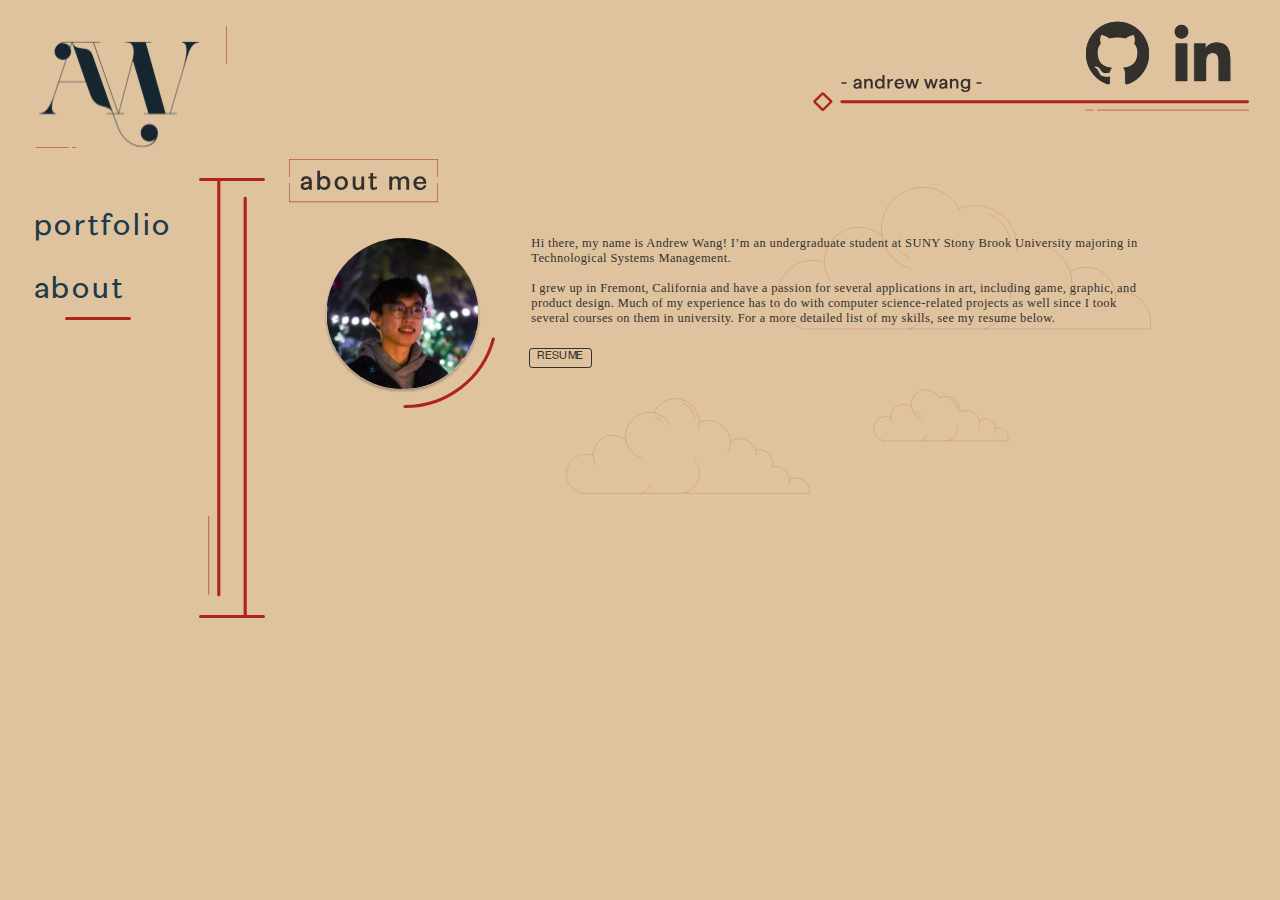
==== about_me.html @ 9f79cc8a "Add files via upload" ====
<!doctype html>
<html>
	<head>
		<meta charset="utf-8">
		<link rel="preconnect" href="https://fonts.googleapis.com"/>
		<link rel="stylesheet" href="index.css">
		<meta charset="utf-8">
		<meta http-equiv="X-UA-Compatible" content="IE=edge">
		<meta name = "viewport" content = "width=device-width, initial-scale=1.0">
	<title>About Me</title>
	</head>
	
	<body>
		<script src = "main.js"></script>
		
		<!-- page background elements -->
		<div>
			<div class="about_me-background">
				<img src = "About Me Assets/Cloud Background.svg" alt="">
			</div>

			<div class="page-menu-graphic">
				<img src = "Page Menu Graphic.svg" alt="page-menu-graphic">
			</div>
			<div class = "about-me-page-node">
				<img src = "About Me Assets/About Me Page Node.svg" alt="">
			</div>
		</div>
		
		<!-- logo elements -->
		<div id="logo-container" onclick="window.location.href='index.html'">
			<div class="logo-graphics">
				<img src = "Logo Graphics.svg" alt="">
			</div>
			<div class = "logo-bkgd">
				<img src="Asset - Logo Background.svg" alt="">
			</div>
			<div class = "logo">
				<img src="portfolio_site_logo_v3.svg" alt="">
			</div>
		</div>
		
		<!-- top menu bar elements -->
		<div>
			<div class="top-menu-graphics">
				<img src = "Top Menu Graphics.svg" alt="">
			</div>
			<div id="github-icon-container" onclick=" window.open('https://github.com/andwan55','_blank')">
				<div class="github-icon2">
					<img src = "Github Icon 2.svg" alt="">
				</div>
				<div class="github-icon1">
					<img src = "Github Icon 1.svg" alt="">
				</div>
			</div>
			<div id="linkedin-icon-container" onclick="window.open('https://www.linkedin.com/in/andwan55/','_blank')">
				<div class="linkedin-icon2">
					<img src = "Linkedin Icon 2.svg" alt="">
				</div>
				<div class="linkedin-icon1">
					<img src = "Linkedin Icon 1.svg" alt="">
				</div>
			</div>
		</div>
		
		<!-- left menu elements -->
		<div>
			<div id = "portfolio-link-container">
				<div class = "portfolio-link" onclick="window.location.href='index.html'">portfolio</div>
				<div class ="portfolio-link-line">
					<img src = "Link Line.svg" alt="">
				</div>
			</div>
			<div id= "about_me-link-container">
				<div class = "about_me-link">about</div>
				<div class = "about_me-link-line-static">
					<img src ="Link Line.svg" alt="">
				</div>
			</div>
		</div>
		
		
		<!-- central elements -->
		<div>
			<div id="profile-pic-container">
				<div class = "profile-pic">
					<img src="About Me Assets/Profile Picture.svg" alt="">
				</div>
				<img class ="profile-pic-graphic" src = "About Me Assets/Profile Pic Graphic.svg" alt="">
			</div>
			<div class="about-me-text">Hi there, my name is Andrew Wang! I’m an undergraduate student at SUNY Stony 
				Brook University majoring in Technological Systems Management. <br><br> I grew up in Fremont, California and have a passion for several applications in art, including game, graphic, and product design. Much of my experience has to do with computer science-related projects as well since I took several courses on them in university. For a more detailed list of my skills, see my resume below.
			</div>
			<button class="resume-button" onclick=" window.open('About Me Assets/Resume.pdf','_blank')">RESUME</button>
		</div>
		
	</body>
</html>
---- index.css ----
@charset "utf-8";
/* CSS Document */
@font-face {
	font-family: Exensa Grotesk;
	src: url('ExensaGrotesk-Regular.otf');
}
:root{
	--sizing-factor: 1;
	--background-color: #DFC39F;
	--graphics-color: #AF2319;
	--alt-color: #203949;
	--base-color: #34302C;
}
body{
	font-family: arial, sans-serif;
	background-color: var(--background-color);
	margin: 0;
	display: grid;
	overflow-y: scroll;
	overflow-x: hidden;
}
img{
	max-height: 100%;
	max-width: 100%;
}
button{
	cursor: pointer;
}

@media all and (max-width: 320px){
	body{
		width: 16.67vw;
		height: 16.67vh;
	}
	:root{
		--sizing-factor: 0.1667;
	}
}
@media all and (min-width: 321px){
	body{
		width: 25vw;
		height: 25vh;
	}
	:root{
		--sizing-factor: 0.25;
	}
}
@media all and (min-width: 480px){
	body{
		width: 40vw;
		height: 40vh;
	}
	:root{
		--sizing-factor: 0.4;
	}
}
@media all and (min-width: 768px){
	body{
		width: 53.33vw;
		height: 53.33vh;
	}
	:root{
		--sizing-factor: 0.5333;
	}
}
@media all and (min-width: 1024px){
	body{
		width: 62.5vw;
		height: 62.5vh;
	}
	:root{
		--sizing-factor: 0.625;
	}
}
@media all and (min-width: 1440px){
	body{
		width: 75vw;
		height: 75vh;
	}
	:root{
		--sizing-factor: 0.75;
	}
}
@media all and (min-width: 1600px){
	body{
		width: 83.33vw;
		height: 83.33vh;
	}
	:root{
		--sizing-factor: 0.8333;
	}
}
@media all and (min-width: 1800px){
	body{
		width: 100vw;
		height: 100vh;
	}
	:root{
		--sizing-factor: 1;
	}
}
/* page background elements ------------------------------------------------------------------- */

/* general */

.page-menu-graphic{
	position: absolute;
	width: calc(105px * var(--sizing-factor));
	height: calc(703px * var(--sizing-factor));
	left: calc(319px * var(--sizing-factor));
	top: calc(285px * var(--sizing-factor));
}


/* homepage */
.homepage-background{
	position: absolute;
	width: calc(1159px * var(--sizing-factor));
	height: calc(834px * var(--sizing-factor));
	left: calc(869px * var(--sizing-factor));
	top: calc(246px * var(--sizing-factor));
	transform: scale(1.03);
}

/* about me */
.about_me-background{
	position: absolute;
	width: calc(936px * var(--sizing-factor));
	height: calc(507px * var(--sizing-factor));
	left: calc(906px * var(--sizing-factor));
	top: calc(299px * var(--sizing-factor));
}
.about-me-page-node{
	position: absolute;
	width: calc(239px * var(--sizing-factor));
	height: calc(72px * var(--sizing-factor));
	left: calc(462px * var(--sizing-factor));
	top: calc(254px * var(--sizing-factor));
}

/* papers */
.papers-background{
	position: fixed;
	width: calc(1043.25px * var(--sizing-factor));
	height: calc(186px * var(--sizing-factor));
	left: calc(555px * var(--sizing-factor));
	top: calc(572px * var(--sizing-factor));
}
.page-node{
	position: absolute;
	width: calc(239px * var(--sizing-factor));
	height: calc(72px * var(--sizing-factor));
	left: calc(462px * var(--sizing-factor));
	top: calc(254px * var(--sizing-factor));
}

/* artworks */
.artworks-background{
	position: fixed;
	width: calc(1380px * var(--sizing-factor));
	height: calc(186px * var(--sizing-factor));
	left: calc(555px * var(--sizing-factor));
	top: calc(572px * var(--sizing-factor));
}
.close-icon{
	position: absolute;
	width: calc(35px * var(--sizing-factor));
	height: calc(35px * var(--sizing-factor));
	left: calc(1837px * var(--sizing-factor));
	top: calc(50px * var(--sizing-factor));
	display: none;
}

/* projects */
.projects-background{
	position: fixed;
	width: calc(1321px * var(--sizing-factor));
	height: calc(186px * var(--sizing-factor));
	left: calc(555px * var(--sizing-factor));
	top: calc(572px * var(--sizing-factor));
}

/* logo elements ------------------------------------------------------------------- */

#logo-container{
	position: absolute;
	left: calc(37px * var(--sizing-factor));
	top: calc(31px * var(--sizing-factor));
	cursor: pointer;
}

.logo{
	position: absolute;
	width: calc(274px * var(--sizing-factor));
	height: calc(192.16px * var(--sizing-factor));
	left: calc(19px * var(--sizing-factor));
	top: calc(27px * var(--sizing-factor));
}

.logo-bkgd{
	position: absolute;
	width: calc(314px * var(--sizing-factor));
	height: calc(190px * var(--sizing-factor));
	opacity: 0%;
	transition: 0.6s;
}

#logo-container:hover > .logo-bkgd{
	opacity: 100%;
}

.logo-graphics{
	position: absolute;
	width: calc(306px * var(--sizing-factor));
	height: calc(196px * var(--sizing-factor));
	left: calc(20px * var(--sizing-factor));
	top: calc(10px * var(--sizing-factor));
}


/* top menu elements ------------------------------------------------------------------- */

.top-menu-graphics{
	position: absolute;
	width: calc(716px * var(--sizing-factor));
	height: calc(62.28px * var(--sizing-factor));
	left: calc(1300px * var(--sizing-factor)); /* original is 1151px + 149px*/
	top: calc(116px * var(--sizing-factor));
}

#github-icon-container{
	position: absolute;
	width: calc(102px * var(--sizing-factor));
	height: calc(102px * var(--sizing-factor));
	left: calc(1737px * var(--sizing-factor)); /* original 1629px + 108px*/
	top: calc(34px * var(--sizing-factor));
	cursor: pointer;
}
.github-icon1, .github-icon2{
	position: absolute;
	width: calc(102px * var(--sizing-factor));
	height: calc(102px * var(--sizing-factor));
	transition: 0.3s;
}
#github-icon-container:hover > .github-icon1{
	opacity: 0%;
}
#github-icon-container:hover > .github-icon2{
	opacity: 100%;
}
#linkedin-icon-container{
	position: absolute;
	width: calc(102px * var(--sizing-factor));
	height: calc(102px * var(--sizing-factor));
	left: calc(1873px * var(--sizing-factor)); /* original 1765px + 108px*/
	top: calc(34px * var(--sizing-factor));
	cursor: pointer;
}
.linkedin-icon1, .linkedin-icon2{
	position: absolute;
	width: calc(102px * var(--sizing-factor));
	height: calc(102px * var(--sizing-factor));
	transition: 0.3s;
}
#linkedin-icon-container:hover > .linkedin-icon1{
	opacity: 0%;
}
#linkedin-icon-container:hover > .linkedin-icon2{
	opacity: 100%;
}


/* left menu elements ------------------------------------------------------------------- */

/* general elements */
#portfolio-link-container{
	position: absolute;
	width: calc(215px * var(--sizing-factor));
	height: calc(65px * var(--sizing-factor));
	left: calc(54px * var(--sizing-factor));
	top: calc(338px * var(--sizing-factor));
	cursor: pointer;
}
#portfolio-link-container:hover > .portfolio-link-line{
	left: calc(125px * var(--sizing-factor));
	opacity: 100%;
}
.portfolio-link, .about_me-link{
	position: absolute;

	font-family: 'Exensa Grotesk';
	font-style: normal;
	font-weight: calc(700 * var(--sizing-factor));
	font-size: calc(54px * var(--sizing-factor));
	line-height: calc(65px * var(--sizing-factor));
	/* identical to box height */

	letter-spacing: 0.08em;

	color: var(--alt-color);
}
.portfolio-link-line{
	position: absolute;
	width: calc(105px * var(--sizing-factor));
	height: calc(5px * var(--sizing-factor));
	top: calc(50px * var(--sizing-factor));
	left: calc(-100px * var(--sizing-factor));
	opacity: 0%;
	transition: 0.8s;
}
.portfolio-link-line-static{
	position: absolute;
	width: calc(105px * var(--sizing-factor));
	height: calc(5px * var(--sizing-factor));
	top: calc(50px * var(--sizing-factor));
	left: calc(125px * var(--sizing-factor));
}

#about_me-link-container{
	position: absolute;
	width: calc(145px * var(--sizing-factor));
	height: calc(80px * var(--sizing-factor));
	left: calc(54px * var(--sizing-factor));
	top: calc(439px * var(--sizing-factor));
	cursor: pointer;
}
#about_me-link-container:hover > .about_me-link-line{
	left: calc(50px * var(--sizing-factor));
	opacity: 100%;
}

.about_me-link-line{
	position: absolute;
	width: calc(105px * var(--sizing-factor));
	height: calc(5px * var(--sizing-factor));
	top: calc(50px * var(--sizing-factor));
	left: calc(-100px * var(--sizing-factor));
	opacity: 0%;
	transition: 0.8s;
}
.about_me-link-line-static{
	position: absolute;
	width: calc(105px * var(--sizing-factor));
	height: calc(5px * var(--sizing-factor));
	top: calc(50px * var(--sizing-factor));
	left: calc(50px * var(--sizing-factor));
}


/* central menu elements ------------------------------------------------------------------- */

/* homepage */
.home-nav-projects{
	position: absolute;
	left: calc(617px * var(--sizing-factor));
	top: calc(403px * var(--sizing-factor));

	font-family: 'Exensa Grotesk';
	font-style: normal;
	font-weight: calc(700 * var(--sizing-factor));
	font-size: calc(48px * var(--sizing-factor));
	line-height: calc(58px * var(--sizing-factor));
	/* identical to box height */

	letter-spacing: 0.1em;

	color: var(--base-color);
	cursor: pointer;
}

.home-menu-projects{
	position: absolute;
	width: calc(104px * var(--sizing-factor));
	height: calc(118px * var(--sizing-factor));
	left: calc(663px * var(--sizing-factor));
	top: calc(320px * var(--sizing-factor));
	transition: 1s;
	cursor: pointer;
}
.home-menu-projects:hover{
	top: calc(310px * var(--sizing-factor));
}

.home-nav-artworks{
	position: absolute;
	left: calc(960px * var(--sizing-factor));
	top: calc(403px * var(--sizing-factor));

	font-family: 'Exensa Grotesk';
	font-style: normal;
	font-weight: calc(700 * var(--sizing-factor));
	font-size: calc(48px * var(--sizing-factor));
	line-height: calc(58px * var(--sizing-factor));
	/* identical to box height */

	letter-spacing: 0.1em;

	color: var(--base-color);
	cursor: pointer;
}

.home-menu-artworks{
	position: absolute;
	width: calc(104px * var(--sizing-factor));
	height: calc(118px * var(--sizing-factor));
	left: calc(1015px * var(--sizing-factor));
	top: calc(305px * var(--sizing-factor));
	transition: 1s;
	cursor: pointer;
}

.home-menu-artworks:hover{
	top: calc(295px * var(--sizing-factor));
}

.home-nav-papers{
	position: absolute;
	left: calc(1337px * var(--sizing-factor));
	top: calc(403px * var(--sizing-factor));

	font-family: 'Exensa Grotesk';
	font-style: normal;
	font-weight: calc(700 * var(--sizing-factor));
	font-size: calc(48px * var(--sizing-factor));
	line-height: calc(58px * var(--sizing-factor));
	/* identical to box height */

	letter-spacing: 0.1em;

	color: var(--base-color);
	cursor: pointer;
}

.home-menu-papers{
	position: absolute;
	width: calc(50px * var(--sizing-factor));
	height: calc(68px * var(--sizing-factor));
	left: calc(1390px * var(--sizing-factor));
	top: calc(335px * var(--sizing-factor));
	transition: 1s;
	cursor: pointer;
}
.home-menu-papers:hover{
	top: calc(325px * var(--sizing-factor));
}

/* about me */
#profile-pic-container{
	position: absolute;
	width: calc(297px * var(--sizing-factor));
	height: calc(297px * var(--sizing-factor));
	left: calc(499px * var(--sizing-factor));
	top: calc(356px * var(--sizing-factor));	
}
#profile-pic-container:hover .profile-pic-graphic{
	transform: rotate(40deg);
}
.profile-pic{
	position: absolute;
	width: calc(250px * var(--sizing-factor));
	height: calc(250px * var(--sizing-factor));
	left: calc(20px * var(--sizing-factor));
	top: calc(25px * var(--sizing-factor));
}
.profile-pic-graphic{
	position: absolute;
	width: calc(297px * var(--sizing-factor));
	height: calc(297px * var(--sizing-factor));
	transition: 0.4s;
}
.about-me-text{
	position: absolute;
	left: calc(850px * var(--sizing-factor));
	top: calc(378px * var(--sizing-factor));
	width: calc(1000px * var(--sizing-factor));
	height: calc(250px * var(--sizing-factor));

	font-family: 'Average';
	font-style: normal;
	font-weight: calc(400 * var(--sizing-factor));
	font-size: calc(20px * var(--sizing-factor));
	line-height: calc(24px * var(--sizing-factor));
	letter-spacing: calc(0.05em * var(--sizing-factor));

	color: var(--base-color);
}
.resume-button{
	position: absolute;
	background: #DFC39F;
	border: calc(2px * var(--sizing-factor)) solid var(--base-color);
	border-radius: calc(5px * var(--sizing-factor));
	padding: calc(3px * var(--sizing-factor)) calc(12px * var(--sizing-factor));
	text-align: center;
	font-family: 'Exensa Grotesk';
	font-style: normal;
	font-weight: calc(700 * var(--sizing-factor));
	font-size: calc(20px * var(--sizing-factor));
	line-height: calc(24px * var(--sizing-factor));
	letter-spacing: calc(0.05em * var(--sizing-factor));
	color: var(--base-color);
	vertical-align: middle;
	
	left: calc(846px * var(--sizing-factor));
	top: calc(556px * var(--sizing-factor));
	transition: 0.3s;
}
.resume-button:hover{
	box-shadow: calc(2px * var(--sizing-factor)) calc(4px * var(--sizing-factor)) calc(4px * var(--sizing-factor)) rgba(0, 0, 0, 0.25);
	background: var(--base-color);
	color: #FFFFFF;
}

/* papers */
.paper-button-desc{
	
	font-family: 'Average';
	font-style: normal;
	font-weight: calc(400 * var(--sizing-factor));
	font-size: calc(16px * var(--sizing-factor));
	line-height: calc(30px * var(--sizing-factor));
	letter-spacing: calc(0.02em * var(--sizing-factor));
	opacity: 0%;
	color: #FFFFFF;
	transition: 0.3s;
}
.paper-button{
	position: absolute;
	font-family: 'Exensa Grotesk';
	font-style: normal;
	font-weight: calc(700 * var(--sizing-factor));
	font-size: calc(20px * var(--sizing-factor));
	background: var(--background-color);
	color: var(--base-color);
	box-shadow: 0px calc(4px * var(--sizing-factor)) calc(4px * var(--sizing-factor)) rgba(0, 0, 0, 0.25);
	
	transition: 0.3s;
	cursor: pointer;
}

.paper-button:hover{
	background: var(--graphics-color);
	color: #FFFFFF;
	box-shadow: calc(4px * var(--sizing-factor)) calc(4px * var(--sizing-factor)) calc(4px * var(--sizing-factor)) rgba(0, 0, 0, 0.25);
}
.paper-button:hover .paper-button-desc{
	opacity: 100%;
}

#paper1-button{ /* current problem is a duplicate instance of paper-button per instance of a button */
	position: absolute;
	width: calc(850px * var(--sizing-factor));
	height: calc(64px * var(--sizing-factor));
	left: calc(460px * var(--sizing-factor));
	top: calc(349px * var(--sizing-factor));
	line-height: calc(24px * var(--sizing-factor));
	/* identical to box height */
	background: inherit;
	border: calc(4px * var(--sizing-factor)) solid var(--graphics-color);
	box-shadow: inherit;
	border-radius: calc(5px * var(--sizing-factor));
	
	padding-top: calc(15px * var(--sizing-factor));
	padding-left: calc(20px * var(--sizing-factor));
	text-align: left;

	letter-spacing: calc(0.05em * var(--sizing-factor));

	color: inherit;
}
#paper2-button{
	position: absolute;
	width: calc(986px * var(--sizing-factor));
	height: calc(64px * var(--sizing-factor));
	left: calc(460px * var(--sizing-factor));
	top: calc(478px * var(--sizing-factor));
	line-height: calc(24px * var(--sizing-factor));
	/* identical to box height */
	background: inherit;
	border: calc(4px * var(--sizing-factor)) solid var(--graphics-color);
	box-shadow: inherit;
	border-radius: calc(5px * var(--sizing-factor));
	
	padding-top: calc(15px * var(--sizing-factor));
	padding-left: calc(20px * var(--sizing-factor));
	text-align: left;

	letter-spacing: calc(0.05em * var(--sizing-factor));

	color: inherit;
}
#paper3-button{
	position: absolute;
	width: calc(919px * var(--sizing-factor));
	height: calc(64px * var(--sizing-factor));
	left: calc(460px * var(--sizing-factor));
	top: calc(607px * var(--sizing-factor));
	line-height: calc(24px * var(--sizing-factor));
	/* identical to box height */
	background: inherit;
	border: calc(4px * var(--sizing-factor)) solid var(--graphics-color);
	box-shadow: inherit;
	border-radius: calc(5px * var(--sizing-factor));
	
	padding-top: calc(15px * var(--sizing-factor));
	padding-left: calc(20px * var(--sizing-factor));
	text-align: left;

	letter-spacing: calc(0.05em * var(--sizing-factor));

	color: inherit;
}
#paper4-button{
	position: absolute;
	width: calc(654px * var(--sizing-factor));
	height: calc(64px * var(--sizing-factor));
	left: calc(460px * var(--sizing-factor));
	top: calc(736px * var(--sizing-factor));
	line-height: calc(24px * var(--sizing-factor));
	/* identical to box height */
	background: inherit;
	border: calc(4px * var(--sizing-factor)) solid var(--graphics-color);
	box-shadow: inherit;
	border-radius: calc(5px * var(--sizing-factor));
	
	padding-top: calc(15px * var(--sizing-factor));
	padding-left: calc(20px * var(--sizing-factor));
	text-align: left;

	letter-spacing: calc(0.05em * var(--sizing-factor));

	color: inherit;
}
#paper5-button{
	position: absolute;
	width: calc(864px * var(--sizing-factor));
	height: calc(64px * var(--sizing-factor));
	left: calc(460px * var(--sizing-factor));
	top: calc(865px * var(--sizing-factor));
	line-height: calc(24px * var(--sizing-factor));
	/* identical to box height */
	background: inherit;
	border: calc(4px * var(--sizing-factor)) solid var(--graphics-color);
	box-shadow: inherit;
	border-radius: calc(5px * var(--sizing-factor));
	
	padding-top: calc(15px * var(--sizing-factor));
	padding-left: calc(20px * var(--sizing-factor));
	text-align: left;

	letter-spacing: calc(0.05em * var(--sizing-factor));

	color: inherit;
}
#paper6-button{
	position: absolute;
	width: calc(929px * var(--sizing-factor));
	height: calc(64px * var(--sizing-factor));
	left: calc(460px * var(--sizing-factor));
	top: calc(994px * var(--sizing-factor));
	line-height: calc(24px * var(--sizing-factor));
	/* identical to box height */
	background: inherit;
	border: calc(4px * var(--sizing-factor)) solid var(--graphics-color);
	box-shadow: inherit;
	border-radius: calc(5px * var(--sizing-factor));
	
	padding-top: calc(15px * var(--sizing-factor));
	padding-left: calc(20px * var(--sizing-factor));
	text-align: left;

	letter-spacing: calc(0.05em * var(--sizing-factor));

	color: inherit;
}
#paper7-button{
	position: absolute;
	width: calc(911px * var(--sizing-factor));
	height: calc(64px * var(--sizing-factor));
	left: calc(460px * var(--sizing-factor));
	top: calc(1123px * var(--sizing-factor));
	line-height: calc(24px * var(--sizing-factor));
	/* identical to box height */
	background: inherit;
	border: calc(4px * var(--sizing-factor)) solid var(--graphics-color);
	box-shadow: inherit;
	border-radius: calc(5px * var(--sizing-factor));
	
	padding-top: calc(15px * var(--sizing-factor));
	padding-left: calc(20px * var(--sizing-factor));
	text-align: left;

	letter-spacing: calc(0.05em * var(--sizing-factor));

	color: inherit;
}
#paper8-button{
	position: absolute;
	width: calc(622px * var(--sizing-factor));
	height: calc(64px * var(--sizing-factor));
	left: calc(460px * var(--sizing-factor));
	top: calc(1252px * var(--sizing-factor));
	line-height: calc(24px * var(--sizing-factor));
	/* identical to box height */
	background: inherit;
	border: calc(4px * var(--sizing-factor)) solid var(--graphics-color);
	box-shadow: inherit;
	border-radius: calc(5px * var(--sizing-factor));
	
	padding-top: calc(15px * var(--sizing-factor));
	padding-left: calc(20px * var(--sizing-factor));
	text-align: left;

	letter-spacing: calc(0.05em * var(--sizing-factor));

	color: inherit;
}
.papers-footer{
	position: absolute;
	width: calc(1411px * var(--sizing-factor));
	height: calc(87px * var(--sizing-factor));
	top: calc(1381px * var(--sizing-factor));
	left: calc(550px * var(--sizing-factor)); /* original is 499px */
}

/* artworks - frame shift is 462x, 349y*/
.close-icon{
	position: absolute;
	width: calc(35px * var(--sizing-factor));
	height: calc(35px * var(--sizing-factor));
	top: calc(40px * var(--sizing-factor));
	left: calc(1980px * var(--sizing-factor));
	display: none;
	transition: 0.3s;
}
.popup-bkgd{
	position: absolute;
	width: calc(2100px * var(--sizing-factor));
	height: calc(1080px * var(--sizing-factor));
	left: 0;
	top: 0;
	display: none;
	transition: 0.3s;
}
.traditional-artworks-title{
	position: absolute;
	width: calc(243px * var(--sizing-factor));
	height: calc(26px * var(--sizing-factor));
	top: calc(369px * var(--sizing-factor));
	left: calc(1031px * var(--sizing-factor));
}

.modal {
	display: none; /* Hidden by default */
	position: fixed; /* Stay in place */
	z-index: 1; /* Sit on top */
	left: 0;
	top: 0;
	width: 100%; /* Full width */
	height: 100%; /* Full height */
	overflow: auto; /* Enable scroll if needed */
	background-color: rgb(0,0,0); /* Fallback color */
	background-color: rgba(0,0,0,0.9); /* Black w/ opacity */
}
  
/* Modal Content (Image) */
.modal-content {
	margin: auto;
	display: block;
	width: 80%;
}
  
/* Add Animation - Zoom in the Modal */
.modal-content {
	animation-name: zoom;
	animation-duration: 0.6s;
}

@keyframes zoom {
	from {transform:scale(0)}
	to {transform:scale(1)}
}

/* The Close Button */
.close {
	position: absolute;
	top: 15px;
	right: 35px;
	color: var(--graphics-color);
	font-size: 40px;
	font-weight: bold;
	transition: 0.3s;
}

.close:hover, .close:focus {
	color: #961e16;
	text-decoration: none;
	cursor: pointer;
}

.separator-graphic{
	position: absolute;
	width: calc(917px * var(--sizing-factor));
	height: calc(3px * var(--sizing-factor));
	top: calc(2941px * var(--sizing-factor));
	left: calc(710px * var(--sizing-factor));
}

#artwork0001{
	position: absolute;
	width: calc(896px * var(--sizing-factor));
	height: calc(591px * var(--sizing-factor));
	top: calc(442px * var(--sizing-factor));
	left: calc(492px * var(--sizing-factor));
	cursor: pointer;
	transition: 0.3s;
}
#artwork0001:hover {
	opacity: 0.7;
}

#artwork0007 {
	position: absolute;
	width: calc(433px * var(--sizing-factor));
	height: calc(285px * var(--sizing-factor));
	top: calc(442px * var(--sizing-factor));
	left: calc(1408px * var(--sizing-factor));
	cursor: pointer;
	transition: 0.3s;
}
#artwork0007:hover {
	opacity: 0.7;
}

#artwork0006 {
	position: absolute;
	width: calc(432px * var(--sizing-factor));
	height: calc(285px * var(--sizing-factor));
	top: calc(748px * var(--sizing-factor));
	left: calc(1408px * var(--sizing-factor));
	cursor: pointer;
	transition: 0.3s;
}
#artwork0006:hover {
	opacity: 0.7;
}

#artwork0002 {
	position: absolute;
	width: calc(436px * var(--sizing-factor));
	height: calc(285px * var(--sizing-factor));
	top: calc(1066px * var(--sizing-factor));
	left: calc(491px * var(--sizing-factor));
	cursor: pointer;
	transition: 0.3s;
}
#artwork0002:hover {
	opacity: 0.7;
}

#artwork0004 {
	position: absolute;
	width: calc(865px * var(--sizing-factor));
	height: calc(601px * var(--sizing-factor));
	top: calc(1066px * var(--sizing-factor));
	left: calc(976px * var(--sizing-factor));
	cursor: pointer;
	transition: 0.3s;
}
#artwork0004:hover {
	opacity: 0.7;
}

#artwork0005 {
	position: absolute;
	width: calc(437px * var(--sizing-factor));
	height: calc(285px * var(--sizing-factor));
	top: calc(1382px * var(--sizing-factor));
	left: calc(491px * var(--sizing-factor));
	cursor: pointer;
	transition: 0.3s;
}
#artwork0005:hover {
	opacity: 0.7;
}

#artwork0003 {
	position: absolute;
	width: calc(734px * var(--sizing-factor));
	height: calc(470px * var(--sizing-factor));
	top: calc(1698px * var(--sizing-factor));
	left: calc(491px * var(--sizing-factor));
	cursor: pointer;
	transition: 0.3s;
}
#artwork0003:hover {
	opacity: 0.7;
}

#artwork0008 {
	position: absolute;
	width: calc(567px * var(--sizing-factor));
	height: calc(470px * var(--sizing-factor));
	top: calc(1698px * var(--sizing-factor));
	left: calc(1274px * var(--sizing-factor));
	cursor: pointer;
	transition: 0.3s;
}
#artwork0008:hover {
	opacity: 0.7;
}

#artwork0009 {
	position: absolute;
	width: calc(384px * var(--sizing-factor));
	height: calc(254px * var(--sizing-factor));
	top: calc(2199px * var(--sizing-factor));
	left: calc(491px * var(--sizing-factor));
	cursor: pointer;
	transition: 0.3s;
}
#artwork0009:hover {
	opacity: 0.7;
}

#artwork0010 {
	position: absolute;
	width: calc(386px * var(--sizing-factor));
	height: calc(255px * var(--sizing-factor));
	top: calc(2199px * var(--sizing-factor));
	left: calc(908px * var(--sizing-factor));
	cursor: pointer;
	transition: 0.3s;
}
#artwork0010:hover {
	opacity: 0.7;
}

#artwork0011 {
	position: absolute;
	width: calc(514px * var(--sizing-factor));
	height: calc(700px * var(--sizing-factor));
	top: calc(2199px * var(--sizing-factor));
	left: calc(1327px * var(--sizing-factor));
	cursor: pointer;
	transition: 0.3s;
}
#artwork0011:hover {
	opacity: 0.7;
}

#artwork0012 {
	position: absolute;
	width: calc(386px * var(--sizing-factor));
	height: calc(255px * var(--sizing-factor));
	top: calc(2485px * var(--sizing-factor));
	left: calc(491px * var(--sizing-factor));
	cursor: pointer;
	transition: 0.3s;
}
#artwork0012:hover {
	opacity: 0.7;
}

#artwork0013 {
	position: absolute;
	width: calc(386px * var(--sizing-factor));
	height: calc(255px * var(--sizing-factor));
	top: calc(2485px * var(--sizing-factor));
	left: calc(908px * var(--sizing-factor));
	cursor: pointer;
	transition: 0.3s;
}
#artwork0013:hover {
	opacity: 0.7;
}

.digital-artworks-title{
	position: absolute;
	width: calc(162px * var(--sizing-factor));
	height: calc(26px * var(--sizing-factor));
	top: calc(2999px * var(--sizing-factor));
	left: calc(1073px * var(--sizing-factor));
}

#artwork-poster {
	position: absolute;
	width: calc(549px * var(--sizing-factor));
	height: calc(646px * var(--sizing-factor));
	top: calc(3072px * var(--sizing-factor));
	left: calc(491px * var(--sizing-factor));
	cursor: pointer;
	transition: 0.3s;
}
#artwork-poster:hover {
	opacity: 0.7;
}

#artwork0016 {
	position: absolute;
	width: calc(279px * var(--sizing-factor));
	height: calc(379px * var(--sizing-factor));
	top: calc(3072px * var(--sizing-factor));
	left: calc(1097px * var(--sizing-factor));
	cursor: pointer;
	transition: 0.3s;
}
#artwork0016:hover {
	opacity: 0.7;
}

#artwork0014 {
	position: absolute;
	width: calc(410px * var(--sizing-factor));
	height: calc(557px * var(--sizing-factor));
	top: calc(3072px * var(--sizing-factor));
	left: calc(1432px * var(--sizing-factor));
	cursor: pointer;
	transition: 0.3s;
}
#artwork0014:hover {
	opacity: 0.7;
}

#artwork0015 {
	position: absolute;
	width: calc(279px * var(--sizing-factor));
	height: calc(379px * var(--sizing-factor));
	top: calc(3482px * var(--sizing-factor));
	left: calc(1097px * var(--sizing-factor));
	cursor: pointer;
	transition: 0.3s;
}
#artwork0015:hover {
	opacity: 0.7;
}
.artworks-footer{
	position: absolute;
	width: calc(1411px * var(--sizing-factor));
	height: calc(87px * var(--sizing-factor));
	top: calc(3960px * var(--sizing-factor));
	left: calc(550px * var(--sizing-factor)); /* original is 499px */
}

/* projects - shift by 460x, 349y */
#resdec-showcase{ /* same dimensions for all main containers but different xy */
	position: absolute;
	width: calc(1277px * var(--sizing-factor));
	height: calc(374px * var(--sizing-factor));
	top: calc(397px * var(--sizing-factor));
	left: calc(527px * var(--sizing-factor));
}
.resdec-github-button{
	position: absolute;
	background: #DFC39F;
	border: calc(2px * var(--sizing-factor)) solid var(--base-color);
	border-radius: calc(5px * var(--sizing-factor));
	padding: calc(3px * var(--sizing-factor)) calc(12px * var(--sizing-factor));
	text-align: center;
	font-family: 'Exensa Grotesk';
	font-style: normal;
	font-weight: calc(700 * var(--sizing-factor));
	font-size: calc(20px * var(--sizing-factor));
	line-height: calc(24px * var(--sizing-factor));
	letter-spacing: calc(0.05em * var(--sizing-factor));
	color: var(--base-color);
	vertical-align: middle;
	
	left: calc(953px * var(--sizing-factor));
	top: calc(640px * var(--sizing-factor));
	transition: 0.3s
}
.resdec-github-button:hover{
	box-shadow: 2px 4px 4px rgba(0, 0, 0, 0.25);
	background: var(--base-color);
	color: #FFFFFF;
}
.resdec-figma-button{
	position: absolute;
	background: #DFC39F;
	border: calc(2px * var(--sizing-factor)) solid var(--base-color);
	border-radius: calc(5px * var(--sizing-factor));
	padding: calc(3px * var(--sizing-factor)) calc(12px * var(--sizing-factor));
	text-align: center;
	font-family: 'Exensa Grotesk';
	font-style: normal;
	font-weight: calc(700 * var(--sizing-factor));
	font-size: calc(20px * var(--sizing-factor));
	line-height: calc(24px * var(--sizing-factor));
	letter-spacing: calc(0.05em * var(--sizing-factor));
	color: var(--base-color);
	vertical-align: middle;
	
	left: calc(1078px * var(--sizing-factor));
	top: calc(640px * var(--sizing-factor));
	transition: 0.3s;
}
.resdec-figma-button:hover{
	box-shadow: 2px 4px 4px rgba(0, 0, 0, 0.25);
	background: var(--base-color);
	color: #FFFFFF;
}

#gesturerec-showcase{
	position: absolute;
	width: calc(1277px * var(--sizing-factor));
	height: calc(374px * var(--sizing-factor));
	top: calc(830px * var(--sizing-factor));
	left: calc(527px * var(--sizing-factor));
}
.gesturerec-github-button{
	position: absolute;
	background: #DFC39F;
	border: calc(2px * var(--sizing-factor)) solid var(--base-color);
	border-radius: calc(5px * var(--sizing-factor));
	padding: calc(3px * var(--sizing-factor)) calc(12px * var(--sizing-factor));
	text-align: center;
	font-family: 'Exensa Grotesk';
	font-style: normal;
	font-weight: calc(700 * var(--sizing-factor));
	font-size: calc(20px * var(--sizing-factor));
	line-height: calc(24px * var(--sizing-factor));
	letter-spacing: calc(0.05em * var(--sizing-factor));
	color: var(--base-color);
	vertical-align: middle;
	
	left: calc(953px * var(--sizing-factor));
	top: calc(1043px * var(--sizing-factor));
	transition: 0.3s;
}
.gesturerec-github-button:hover{
	box-shadow: 2px 4px 4px rgba(0, 0, 0, 0.25);
	background: var(--base-color);
	color: #FFFFFF;
}

#toy-showcase{
	position: absolute;
	width: calc(1277px * var(--sizing-factor));
	height: calc(374px * var(--sizing-factor));
	top: calc(1263px * var(--sizing-factor));
	left: calc(527px * var(--sizing-factor));
}
.toy-github-button{
	position: absolute;
	background: #DFC39F;
	border: calc(2px * var(--sizing-factor)) solid var(--base-color);
	border-radius: calc(5px * var(--sizing-factor));
	padding: calc(3px * var(--sizing-factor)) calc(12px * var(--sizing-factor));
	text-align: center;
	font-family: 'Exensa Grotesk';
	font-style: normal;
	font-weight: calc(700 * var(--sizing-factor));
	font-size: calc(20px * var(--sizing-factor));
	line-height: calc(24px * var(--sizing-factor));
	letter-spacing: calc(0.05em * var(--sizing-factor));
	color: var(--base-color);
	vertical-align: middle;
	
	left: calc(953px * var(--sizing-factor));
	top: calc(1501px * var(--sizing-factor));
	transition: 0.3s;
}
.toy-github-button:hover{
	box-shadow: 2px 4px 4px rgba(0, 0, 0, 0.25);
	background: var(--base-color);
	color: #FFFFFF;
}
.toy-youtube-button{
	position: absolute;
	background: #DFC39F;
	border: calc(2px * var(--sizing-factor)) solid var(--base-color);
	border-radius: calc(5px * var(--sizing-factor));
	padding: calc(3px * var(--sizing-factor)) calc(12px * var(--sizing-factor));
	text-align: center;
	font-family: 'Exensa Grotesk';
	font-style: normal;
	font-weight: calc(700 * var(--sizing-factor));
	font-size: calc(20px * var(--sizing-factor));
	line-height: calc(24px * var(--sizing-factor));
	letter-spacing: calc(0.05em * var(--sizing-factor));
	color: var(--base-color);
	vertical-align: middle;
	
	left: calc(1078px * var(--sizing-factor));
	top: calc(1501px * var(--sizing-factor));
	transition: 0.3s;
}
.toy-youtube-button:hover{
	box-shadow: 2px 4px 4px rgba(0, 0, 0, 0.25);
	background: var(--base-color);
	color: #FFFFFF;
}
#excel-showcase{
	position: absolute;
	width: calc(1277px * var(--sizing-factor));
	height: calc(374px * var(--sizing-factor));
	top: calc(1696px * var(--sizing-factor));
	left: calc(527px * var(--sizing-factor));
}
.excel-github-button{
	position: absolute;
	background: #DFC39F;
	border: calc(2px * var(--sizing-factor)) solid var(--base-color);
	border-radius: calc(5px * var(--sizing-factor));
	padding: calc(3px * var(--sizing-factor)) calc(12px * var(--sizing-factor));
	text-align: center;
	font-family: 'Exensa Grotesk';
	font-style: normal;
	font-weight: calc(700 * var(--sizing-factor));
	font-size: calc(20px * var(--sizing-factor));
	line-height: calc(24px * var(--sizing-factor));
	letter-spacing: calc(0.05em * var(--sizing-factor));
	color: var(--base-color);
	vertical-align: middle;
	
	left: calc(953px * var(--sizing-factor));
	top: calc(1909px * var(--sizing-factor));
	transition: 0.3s;
}
.excel-github-button:hover{
	box-shadow: 2px 4px 4px rgba(0, 0, 0, 0.25);
	background: var(--base-color);
	color: #FFFFFF;
}
.projects-footer{
	position: absolute;
	width: calc(1411px * var(--sizing-factor));
	height: calc(87px * var(--sizing-factor));
	top: calc(2100px * var(--sizing-factor));
	left: calc(550px * var(--sizing-factor)); /* original is 499px */
}
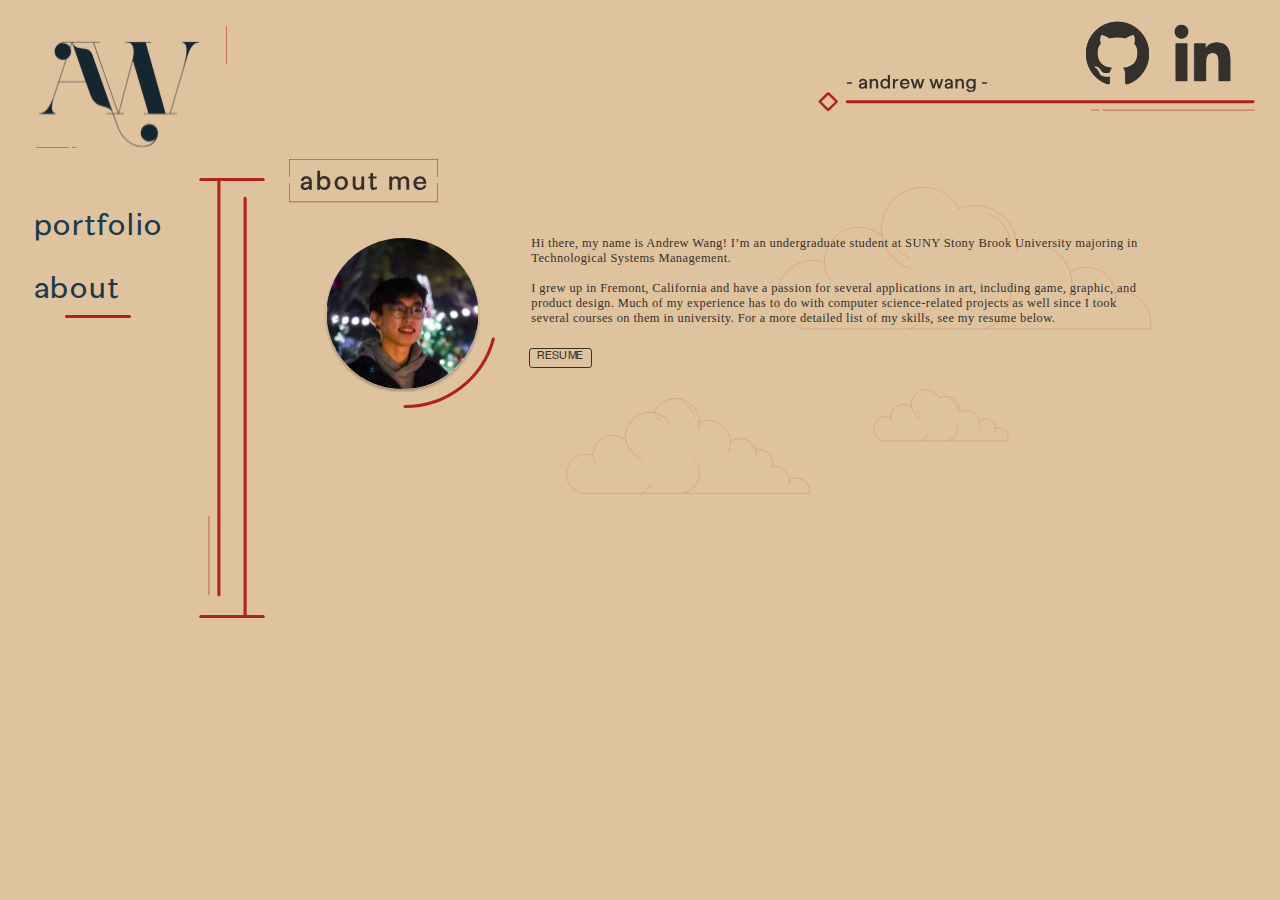
==== commit d81d17ad: "Add files via upload" ====
--- a/about_me.html
+++ b/about_me.html
@@ -15,16 +15,10 @@
 		
 		<!-- page background elements -->
 		<div>
-			<div class="about_me-background">
-				<img src = "About Me Assets/Cloud Background.svg" alt="">
-			</div>
+			<img class="about_me-background" src = "About Me Assets/Cloud Background.svg" alt="">
 
-			<div class="page-menu-graphic">
-				<img src = "Page Menu Graphic.svg" alt="page-menu-graphic">
-			</div>
-			<div class = "about-me-page-node">
-				<img src = "About Me Assets/About Me Page Node.svg" alt="">
-			</div>
+			<img class="page-menu-graphic" src = "Page Menu Graphic.svg" alt="">
+			<img class="about-me-page-node" src = "About Me Assets/About Me Page Node.svg" alt="">
 		</div>
 		
 		<!-- logo elements -->
@@ -33,7 +27,7 @@
 				<img src = "Logo Graphics.svg" alt="">
 			</div>
 			<div class = "logo-bkgd">
-				<img src="Asset - Logo Background.svg" alt="">
+				<img src="Logo Background 2.svg" alt="">
 			</div>
 			<div class = "logo">
 				<img src="portfolio_site_logo_v3.svg" alt="">
@@ -42,24 +36,14 @@
 		
 		<!-- top menu bar elements -->
 		<div>
-			<div class="top-menu-graphics">
-				<img src = "Top Menu Graphics.svg" alt="">
+			<img class="top-menu-graphics" src = "Top Menu Graphics.svg" alt="">
+			<div id="github-icon-container" onClick="window.open('https://github.com/andwan55','_blank')">
+				<img class="github-icon2" src = "Github Icon 2.svg" alt="">
+				<img class="github-icon1" src = "Github Icon 1.svg" alt="">
 			</div>
-			<div id="github-icon-container" onclick=" window.open('https://github.com/andwan55','_blank')">
-				<div class="github-icon2">
-					<img src = "Github Icon 2.svg" alt="">
-				</div>
-				<div class="github-icon1">
-					<img src = "Github Icon 1.svg" alt="">
-				</div>
-			</div>
-			<div id="linkedin-icon-container" onclick="window.open('https://www.linkedin.com/in/andwan55/','_blank')">
-				<div class="linkedin-icon2">
-					<img src = "Linkedin Icon 2.svg" alt="">
-				</div>
-				<div class="linkedin-icon1">
-					<img src = "Linkedin Icon 1.svg" alt="">
-				</div>
+			<div id="linkedin-icon-container" onClick="window.open('https://www.linkedin.com/in/andwan55/','_blank')">
+				<img class="linkedin-icon2" src = "Linkedin Icon 2.svg" alt="">
+				<img class="linkedin-icon1" src = "Linkedin Icon 1.svg" alt="">
 			</div>
 		</div>
 		
@@ -67,15 +51,11 @@
 		<div>
 			<div id = "portfolio-link-container">
 				<div class = "portfolio-link" onclick="window.location.href='index.html'">portfolio</div>
-				<div class ="portfolio-link-line">
-					<img src = "Link Line.svg" alt="">
-				</div>
+				<img class="portfolio-link-line" src = "Link Line.svg" alt="">
 			</div>
 			<div id= "about_me-link-container">
 				<div class = "about_me-link">about</div>
-				<div class = "about_me-link-line-static">
-					<img src ="Link Line.svg" alt="">
-				</div>
+				<img class="about_me-link-line-static" src ="Link Line.svg" alt="">
 			</div>
 		</div>
 		
@@ -83,9 +63,7 @@
 		<!-- central elements -->
 		<div>
 			<div id="profile-pic-container">
-				<div class = "profile-pic">
-					<img src="About Me Assets/Profile Picture.svg" alt="">
-				</div>
+				<img class="profile-pic" src="About Me Assets/Profile Picture.svg" alt="">
 				<img class ="profile-pic-graphic" src = "About Me Assets/Profile Pic Graphic.svg" alt="">
 			</div>
 			<div class="about-me-text">Hi there, my name is Andrew Wang! I’m an undergraduate student at SUNY Stony 
@@ -93,6 +71,5 @@
 			</div>
 			<button class="resume-button" onclick=" window.open('About Me Assets/Resume.pdf','_blank')">RESUME</button>
 		</div>
-		
 	</body>
-</html>
+</html>--- a/index.css
+++ b/index.css
@@ -115,11 +115,10 @@
 /* homepage */
 .homepage-background{
 	position: absolute;
-	width: calc(1159px * var(--sizing-factor));
-	height: calc(834px * var(--sizing-factor));
+	width: 100%;
+	height: 100%;
 	left: calc(869px * var(--sizing-factor));
 	top: calc(246px * var(--sizing-factor));
-	transform: scale(1.03);
 }
 
 /* about me */
@@ -295,7 +294,7 @@
 	line-height: calc(65px * var(--sizing-factor));
 	/* identical to box height */
 
-	letter-spacing: 0.08em;
+	letter-spacing: calc(00.08em * var(--sizing-factor));
 
 	color: var(--alt-color);
 }
@@ -303,7 +302,7 @@
 	position: absolute;
 	width: calc(105px * var(--sizing-factor));
 	height: calc(5px * var(--sizing-factor));
-	top: calc(50px * var(--sizing-factor));
+	top: calc(65px * var(--sizing-factor));
 	left: calc(-100px * var(--sizing-factor));
 	opacity: 0%;
 	transition: 0.8s;
@@ -312,7 +311,7 @@
 	position: absolute;
 	width: calc(105px * var(--sizing-factor));
 	height: calc(5px * var(--sizing-factor));
-	top: calc(50px * var(--sizing-factor));
+	top: calc(65px * var(--sizing-factor));
 	left: calc(125px * var(--sizing-factor));
 }
 
@@ -333,7 +332,7 @@
 	position: absolute;
 	width: calc(105px * var(--sizing-factor));
 	height: calc(5px * var(--sizing-factor));
-	top: calc(50px * var(--sizing-factor));
+	top: calc(65px * var(--sizing-factor));
 	left: calc(-100px * var(--sizing-factor));
 	opacity: 0%;
 	transition: 0.8s;
@@ -342,7 +341,7 @@
 	position: absolute;
 	width: calc(105px * var(--sizing-factor));
 	height: calc(5px * var(--sizing-factor));
-	top: calc(50px * var(--sizing-factor));
+	top: calc(65px * var(--sizing-factor));
 	left: calc(50px * var(--sizing-factor));
 }
 
@@ -362,7 +361,7 @@
 	line-height: calc(58px * var(--sizing-factor));
 	/* identical to box height */
 
-	letter-spacing: 0.1em;
+	letter-spacing: calc(00.1em * var(--sizing-factor));
 
 	color: var(--base-color);
 	cursor: pointer;
@@ -373,12 +372,12 @@
 	width: calc(104px * var(--sizing-factor));
 	height: calc(118px * var(--sizing-factor));
 	left: calc(663px * var(--sizing-factor));
-	top: calc(320px * var(--sizing-factor));
+	top: calc(315px * var(--sizing-factor));
 	transition: 1s;
 	cursor: pointer;
 }
 .home-menu-projects:hover{
-	top: calc(310px * var(--sizing-factor));
+	top: calc(305px * var(--sizing-factor));
 }
 
 .home-nav-artworks{
@@ -393,7 +392,7 @@
 	line-height: calc(58px * var(--sizing-factor));
 	/* identical to box height */
 
-	letter-spacing: 0.1em;
+	letter-spacing: calc(00.1em * var(--sizing-factor));
 
 	color: var(--base-color);
 	cursor: pointer;
@@ -404,13 +403,13 @@
 	width: calc(104px * var(--sizing-factor));
 	height: calc(118px * var(--sizing-factor));
 	left: calc(1015px * var(--sizing-factor));
-	top: calc(305px * var(--sizing-factor));
+	top: calc(300px * var(--sizing-factor));
 	transition: 1s;
 	cursor: pointer;
 }
 
 .home-menu-artworks:hover{
-	top: calc(295px * var(--sizing-factor));
+	top: calc(290px * var(--sizing-factor));
 }
 
 .home-nav-papers{
@@ -425,7 +424,7 @@
 	line-height: calc(58px * var(--sizing-factor));
 	/* identical to box height */
 
-	letter-spacing: 0.1em;
+	letter-spacing: calc(00.1em * var(--sizing-factor));
 
 	color: var(--base-color);
 	cursor: pointer;
@@ -433,15 +432,15 @@
 
 .home-menu-papers{
 	position: absolute;
-	width: calc(50px * var(--sizing-factor));
-	height: calc(68px * var(--sizing-factor));
+	width: calc(60px * var(--sizing-factor));
+	height: calc(82px * var(--sizing-factor));
 	left: calc(1390px * var(--sizing-factor));
-	top: calc(335px * var(--sizing-factor));
+	top: calc(325px * var(--sizing-factor));
 	transition: 1s;
 	cursor: pointer;
 }
 .home-menu-papers:hover{
-	top: calc(325px * var(--sizing-factor));
+	top: calc(315px * var(--sizing-factor));
 }
 
 /* about me */
@@ -489,7 +488,7 @@
 	background: #DFC39F;
 	border: calc(2px * var(--sizing-factor)) solid var(--base-color);
 	border-radius: calc(5px * var(--sizing-factor));
-	padding: calc(3px * var(--sizing-factor)) calc(12px * var(--sizing-factor));
+	padding: calc(3px * var(--sizing-factor)) calc(12px * var(--sizing-factor)) calc(3px * var(--sizing-factor)) calc(12px * var(--sizing-factor));
 	text-align: center;
 	font-family: 'Exensa Grotesk';
 	font-style: normal;
@@ -546,7 +545,7 @@
 	opacity: 100%;
 }
 
-#paper1-button{ /* current problem is a duplicate instance of paper-button per instance of a button */
+#paper1-button{
 	position: absolute;
 	width: calc(850px * var(--sizing-factor));
 	height: calc(64px * var(--sizing-factor));
@@ -769,24 +768,24 @@
 	width: 80%;
 }
   
-/* Add Animation - Zoom in the Modal */
+/* Add Animation - Dissolve in the Modal */
 .modal-content {
-	animation-name: zoom;
+	animation-name: fade;
 	animation-duration: 0.6s;
 }
 
-@keyframes zoom {
-	from {transform:scale(0)}
-	to {transform:scale(1)}
+@keyframes fade {
+	from {opacity: 0%}
+	to {opacity: 100%}
 }
 
 /* The Close Button */
 .close {
 	position: absolute;
-	top: 15px;
-	right: 35px;
+	top: calc(15px * var(--sizing-factor));
+	right: calc(35px * var(--sizing-factor));
 	color: var(--graphics-color);
-	font-size: 40px;
+	font-size: calc(40px * var(--sizing-factor));
 	font-weight: bold;
 	transition: 0.3s;
 }
@@ -1041,8 +1040,8 @@
 	left: calc(550px * var(--sizing-factor)); /* original is 499px */
 }
 
-/* projects - shift by 460x, 349y */
-#resdec-showcase{ /* same dimensions for all main containers but different xy */
+/* projects */
+#resdec-showcase{
 	position: absolute;
 	width: calc(1277px * var(--sizing-factor));
 	height: calc(374px * var(--sizing-factor));
@@ -1051,10 +1050,10 @@
 }
 .resdec-github-button{
 	position: absolute;
-	background: #DFC39F;
+	background: var(--background-color);
 	border: calc(2px * var(--sizing-factor)) solid var(--base-color);
 	border-radius: calc(5px * var(--sizing-factor));
-	padding: calc(3px * var(--sizing-factor)) calc(12px * var(--sizing-factor));
+	padding: calc(3px * var(--sizing-factor)) calc(12px * var(--sizing-factor)) calc(3px * var(--sizing-factor)) calc(12px * var(--sizing-factor));
 	text-align: center;
 	font-family: 'Exensa Grotesk';
 	font-style: normal;
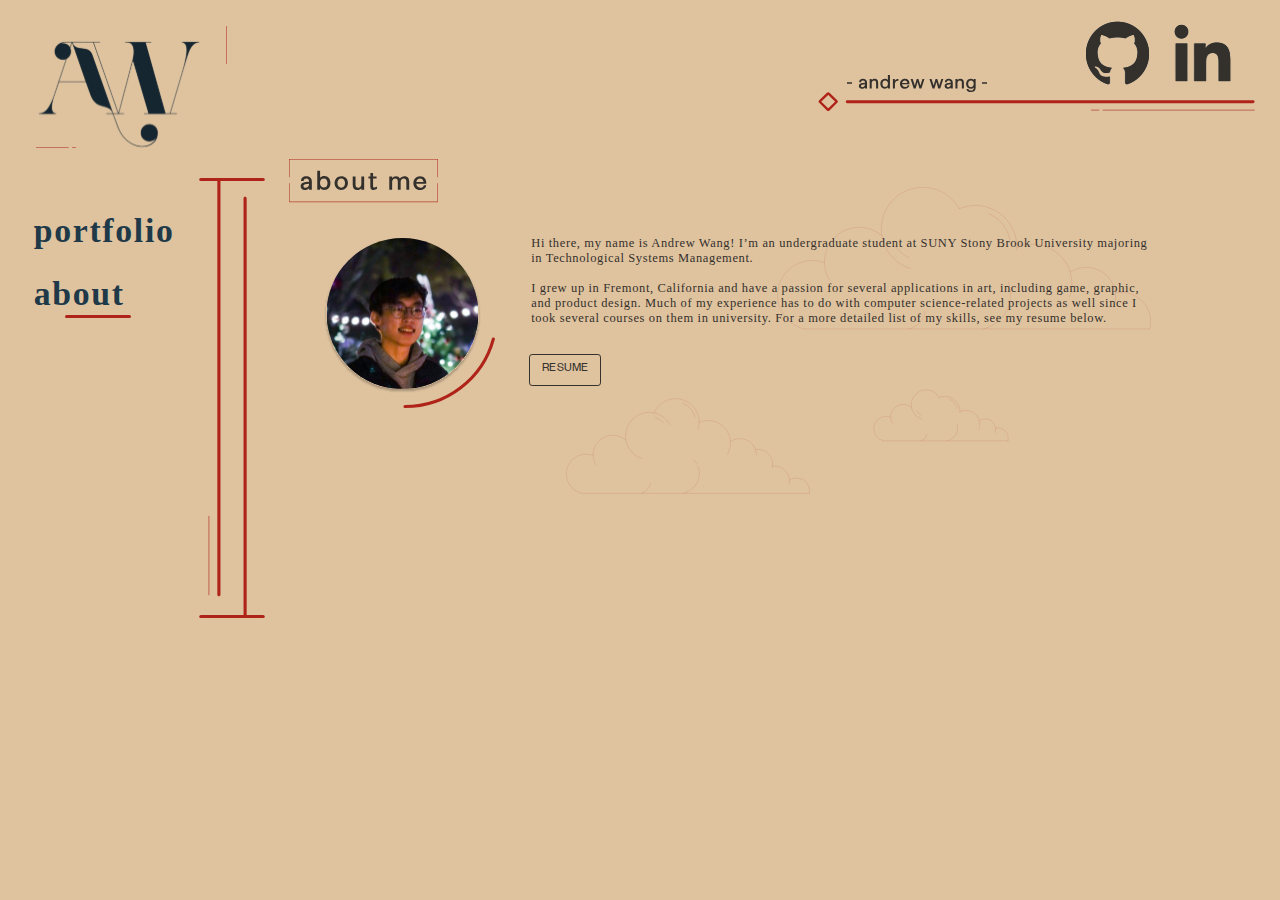
==== commit 70c5e0bd: "Add files via upload" ====
--- a/about_me.html
+++ b/about_me.html
@@ -2,7 +2,6 @@
 <html>
 	<head>
 		<meta charset="utf-8">
-		<link rel="preconnect" href="https://fonts.googleapis.com"/>
 		<link rel="stylesheet" href="index.css">
 		<meta charset="utf-8">
 		<meta http-equiv="X-UA-Compatible" content="IE=edge">
@@ -69,7 +68,7 @@
 			<div class="about-me-text">Hi there, my name is Andrew Wang! I’m an undergraduate student at SUNY Stony 
 				Brook University majoring in Technological Systems Management. <br><br> I grew up in Fremont, California and have a passion for several applications in art, including game, graphic, and product design. Much of my experience has to do with computer science-related projects as well since I took several courses on them in university. For a more detailed list of my skills, see my resume below.
 			</div>
-			<button class="resume-button" onclick=" window.open('About Me Assets/Resume.pdf','_blank')">RESUME</button>
+			<div class="resume-button" onclick=" window.open('About Me Assets/Resume.pdf','_blank')">RESUME</div>
 		</div>
 	</body>
 </html>--- a/index.css
+++ b/index.css
@@ -3,6 +3,15 @@
 @font-face {
 	font-family: Exensa Grotesk;
 	src: url('ExensaGrotesk-Regular.otf');
+}
+@font-face {
+	font-family: Exensa Grotesk;
+	font-weight: bold;
+	src: url('ExensaGrotesk-Bold.otf');
+}
+@font-face {
+	font-family: TT Norms Pro;
+	src: url('TT Norms Pro Regular.otf');
 }
 :root{
 	--sizing-factor: 1;
@@ -128,6 +137,7 @@
 	height: calc(507px * var(--sizing-factor));
 	left: calc(906px * var(--sizing-factor));
 	top: calc(299px * var(--sizing-factor));
+	opacity: 0.7;
 }
 .about-me-page-node{
 	position: absolute;
@@ -289,7 +299,7 @@
 
 	font-family: 'Exensa Grotesk';
 	font-style: normal;
-	font-weight: calc(700 * var(--sizing-factor));
+	font-weight: bold;
 	font-size: calc(54px * var(--sizing-factor));
 	line-height: calc(65px * var(--sizing-factor));
 	/* identical to box height */
@@ -349,45 +359,51 @@
 /* central menu elements ------------------------------------------------------------------- */
 
 /* homepage */
-.home-nav-projects{
-	position: absolute;
-	left: calc(617px * var(--sizing-factor));
-	top: calc(403px * var(--sizing-factor));
-
-	font-family: 'Exensa Grotesk';
-	font-style: normal;
-	font-weight: calc(700 * var(--sizing-factor));
+.homepage-description-title{
+	position: absolute;
+	font-family: 'Exensa Grotesk';
+	font-style: normal;
+	font-weight: bold;
 	font-size: calc(48px * var(--sizing-factor));
 	line-height: calc(58px * var(--sizing-factor));
 	/* identical to box height */
 
-	letter-spacing: calc(00.1em * var(--sizing-factor));
-
-	color: var(--base-color);
-	cursor: pointer;
-}
-
-.home-menu-projects{
-	position: absolute;
-	width: calc(104px * var(--sizing-factor));
-	height: calc(118px * var(--sizing-factor));
-	left: calc(663px * var(--sizing-factor));
-	top: calc(315px * var(--sizing-factor));
-	transition: 1s;
-	cursor: pointer;
-}
-.home-menu-projects:hover{
-	top: calc(305px * var(--sizing-factor));
-}
-
-.home-nav-artworks{
-	position: absolute;
-	left: calc(960px * var(--sizing-factor));
-	top: calc(403px * var(--sizing-factor));
-
-	font-family: 'Exensa Grotesk';
-	font-style: normal;
-	font-weight: calc(700 * var(--sizing-factor));
+	letter-spacing: calc(00.05em * var(--sizing-factor));
+
+	color: var(--base-color);
+	left: calc(617px * var(--sizing-factor));
+	top: calc(310px * var(--sizing-factor));
+}
+.homepage-description-main{
+	position: absolute;
+	font-family: 'Exensa Grotesk';
+	font-style: normal;
+	font-size: calc(36px * var(--sizing-factor));
+	line-height: calc(43px * var(--sizing-factor));
+	/* identical to box height */
+
+	letter-spacing: calc(00.05em * var(--sizing-factor));
+
+	color: var(--base-color);
+	left: calc(617px * var(--sizing-factor));
+	top: calc(368px * var(--sizing-factor));
+}
+.homepage-menu-separator{
+	position: absolute;
+	width: calc(917px * var(--sizing-factor));
+	height: calc(3px * var(--sizing-factor));
+	left: calc(590px * var(--sizing-factor));
+	top: calc(515px * var(--sizing-factor));
+}
+
+.home-nav-projects{
+	position: absolute;
+	left: calc(617px * var(--sizing-factor));
+	top: calc(665px * var(--sizing-factor));
+
+	font-family: 'Exensa Grotesk';
+	font-style: normal;
+	font-weight: bold;
 	font-size: calc(48px * var(--sizing-factor));
 	line-height: calc(58px * var(--sizing-factor));
 	/* identical to box height */
@@ -398,28 +414,27 @@
 	cursor: pointer;
 }
 
-.home-menu-artworks{
-	position: absolute;
-	width: calc(104px * var(--sizing-factor));
-	height: calc(118px * var(--sizing-factor));
-	left: calc(1015px * var(--sizing-factor));
-	top: calc(300px * var(--sizing-factor));
+.home-menu-projects{
+	position: absolute;
+	width: calc(94px * var(--sizing-factor));
+	height: calc(106px * var(--sizing-factor));
+	left: calc(663px * var(--sizing-factor));
+	top: calc(575px * var(--sizing-factor));
 	transition: 1s;
 	cursor: pointer;
 }
-
-.home-menu-artworks:hover{
-	top: calc(290px * var(--sizing-factor));
-}
-
-.home-nav-papers{
-	position: absolute;
-	left: calc(1337px * var(--sizing-factor));
-	top: calc(403px * var(--sizing-factor));
-
-	font-family: 'Exensa Grotesk';
-	font-style: normal;
-	font-weight: calc(700 * var(--sizing-factor));
+.home-menu-projects:hover{
+	top: calc(565px * var(--sizing-factor));
+}
+
+.home-nav-artworks{
+	position: absolute;
+	left: calc(960px * var(--sizing-factor));
+	top: calc(665px * var(--sizing-factor));
+
+	font-family: 'Exensa Grotesk';
+	font-style: normal;
+	font-weight: bold;
 	font-size: calc(48px * var(--sizing-factor));
 	line-height: calc(58px * var(--sizing-factor));
 	/* identical to box height */
@@ -430,17 +445,49 @@
 	cursor: pointer;
 }
 
+.home-menu-artworks{
+	position: absolute;
+	width: calc(94px * var(--sizing-factor));
+	height: calc(106px * var(--sizing-factor));
+	left: calc(1015px * var(--sizing-factor));
+	top: calc(565px * var(--sizing-factor));
+	transition: 1s;
+	cursor: pointer;
+}
+
+.home-menu-artworks:hover{
+	top: calc(555px * var(--sizing-factor));
+}
+
+.home-nav-papers{
+	position: absolute;
+	left: calc(1337px * var(--sizing-factor));
+	top: calc(665px * var(--sizing-factor));
+
+	font-family: 'Exensa Grotesk';
+	font-style: normal;
+	font-weight: bold;
+	font-size: calc(48px * var(--sizing-factor));
+	line-height: calc(58px * var(--sizing-factor));
+	/* identical to box height */
+
+	letter-spacing: calc(00.1em * var(--sizing-factor));
+
+	color: var(--base-color);
+	cursor: pointer;
+}
+
 .home-menu-papers{
 	position: absolute;
-	width: calc(60px * var(--sizing-factor));
-	height: calc(82px * var(--sizing-factor));
-	left: calc(1390px * var(--sizing-factor));
-	top: calc(325px * var(--sizing-factor));
+	width: calc(54px * var(--sizing-factor));
+	height: calc(74px * var(--sizing-factor));
+	left: calc(1385px * var(--sizing-factor));
+	top: calc(585px * var(--sizing-factor));
 	transition: 1s;
 	cursor: pointer;
 }
 .home-menu-papers:hover{
-	top: calc(315px * var(--sizing-factor));
+	top: calc(575px * var(--sizing-factor));
 }
 
 /* about me */
@@ -474,34 +521,34 @@
 	width: calc(1000px * var(--sizing-factor));
 	height: calc(250px * var(--sizing-factor));
 
-	font-family: 'Average';
+	font-family: 'TT Norms Pro';
 	font-style: normal;
 	font-weight: calc(400 * var(--sizing-factor));
 	font-size: calc(20px * var(--sizing-factor));
 	line-height: calc(24px * var(--sizing-factor));
-	letter-spacing: calc(0.05em * var(--sizing-factor));
+	letter-spacing: calc(0.08em * var(--sizing-factor));
 
 	color: var(--base-color);
 }
 .resume-button{
 	position: absolute;
-	background: #DFC39F;
+	background: var(--background-color);
 	border: calc(2px * var(--sizing-factor)) solid var(--base-color);
 	border-radius: calc(5px * var(--sizing-factor));
-	padding: calc(3px * var(--sizing-factor)) calc(12px * var(--sizing-factor)) calc(3px * var(--sizing-factor)) calc(12px * var(--sizing-factor));
+	padding: 3px 12px;
 	text-align: center;
 	font-family: 'Exensa Grotesk';
 	font-style: normal;
-	font-weight: calc(700 * var(--sizing-factor));
 	font-size: calc(20px * var(--sizing-factor));
-	line-height: calc(24px * var(--sizing-factor));
-	letter-spacing: calc(0.05em * var(--sizing-factor));
-	color: var(--base-color);
-	vertical-align: middle;
+	line-height: 24px;
+	letter-spacing: calc(0.05em * var(--sizing-factor));
+	color: var(--base-color);
 	
 	left: calc(846px * var(--sizing-factor));
-	top: calc(556px * var(--sizing-factor));
-	transition: 0.3s;
+	top: calc(566px * var(--sizing-factor));
+	transition: 0.3s;
+	display: inline-flex;
+	align-items: center;
 }
 .resume-button:hover{
 	box-shadow: calc(2px * var(--sizing-factor)) calc(4px * var(--sizing-factor)) calc(4px * var(--sizing-factor)) rgba(0, 0, 0, 0.25);
@@ -512,9 +559,9 @@
 /* papers */
 .paper-button-desc{
 	
-	font-family: 'Average';
-	font-style: normal;
-	font-weight: calc(400 * var(--sizing-factor));
+	font-family: 'TT Norms Pro';
+	font-style: normal;
+	font-weight: calc(600 * var(--sizing-factor));
 	font-size: calc(16px * var(--sizing-factor));
 	line-height: calc(30px * var(--sizing-factor));
 	letter-spacing: calc(0.02em * var(--sizing-factor));
@@ -547,7 +594,7 @@
 
 #paper1-button{
 	position: absolute;
-	width: calc(850px * var(--sizing-factor));
+	width: calc(895px * var(--sizing-factor));
 	height: calc(64px * var(--sizing-factor));
 	left: calc(460px * var(--sizing-factor));
 	top: calc(349px * var(--sizing-factor));
@@ -568,7 +615,7 @@
 }
 #paper2-button{
 	position: absolute;
-	width: calc(986px * var(--sizing-factor));
+	width: calc(1016px * var(--sizing-factor));
 	height: calc(64px * var(--sizing-factor));
 	left: calc(460px * var(--sizing-factor));
 	top: calc(478px * var(--sizing-factor));
@@ -589,7 +636,7 @@
 }
 #paper3-button{
 	position: absolute;
-	width: calc(919px * var(--sizing-factor));
+	width: calc(939px * var(--sizing-factor));
 	height: calc(64px * var(--sizing-factor));
 	left: calc(460px * var(--sizing-factor));
 	top: calc(607px * var(--sizing-factor));
@@ -652,7 +699,7 @@
 }
 #paper6-button{
 	position: absolute;
-	width: calc(929px * var(--sizing-factor));
+	width: calc(939px * var(--sizing-factor));
 	height: calc(64px * var(--sizing-factor));
 	left: calc(460px * var(--sizing-factor));
 	top: calc(994px * var(--sizing-factor));
@@ -1053,7 +1100,7 @@
 	background: var(--background-color);
 	border: calc(2px * var(--sizing-factor)) solid var(--base-color);
 	border-radius: calc(5px * var(--sizing-factor));
-	padding: calc(3px * var(--sizing-factor)) calc(12px * var(--sizing-factor)) calc(3px * var(--sizing-factor)) calc(12px * var(--sizing-factor));
+	padding: 3px 12px;
 	text-align: center;
 	font-family: 'Exensa Grotesk';
 	font-style: normal;
@@ -1078,7 +1125,7 @@
 	background: #DFC39F;
 	border: calc(2px * var(--sizing-factor)) solid var(--base-color);
 	border-radius: calc(5px * var(--sizing-factor));
-	padding: calc(3px * var(--sizing-factor)) calc(12px * var(--sizing-factor));
+	padding: 3px 12px;
 	text-align: center;
 	font-family: 'Exensa Grotesk';
 	font-style: normal;
@@ -1111,7 +1158,7 @@
 	background: #DFC39F;
 	border: calc(2px * var(--sizing-factor)) solid var(--base-color);
 	border-radius: calc(5px * var(--sizing-factor));
-	padding: calc(3px * var(--sizing-factor)) calc(12px * var(--sizing-factor));
+	padding: 3px 12px;
 	text-align: center;
 	font-family: 'Exensa Grotesk';
 	font-style: normal;
@@ -1144,7 +1191,7 @@
 	background: #DFC39F;
 	border: calc(2px * var(--sizing-factor)) solid var(--base-color);
 	border-radius: calc(5px * var(--sizing-factor));
-	padding: calc(3px * var(--sizing-factor)) calc(12px * var(--sizing-factor));
+	padding: 3px 12px;
 	text-align: center;
 	font-family: 'Exensa Grotesk';
 	font-style: normal;
@@ -1169,7 +1216,7 @@
 	background: #DFC39F;
 	border: calc(2px * var(--sizing-factor)) solid var(--base-color);
 	border-radius: calc(5px * var(--sizing-factor));
-	padding: calc(3px * var(--sizing-factor)) calc(12px * var(--sizing-factor));
+	padding: 3px 12px;
 	text-align: center;
 	font-family: 'Exensa Grotesk';
 	font-style: normal;
@@ -1201,7 +1248,7 @@
 	background: #DFC39F;
 	border: calc(2px * var(--sizing-factor)) solid var(--base-color);
 	border-radius: calc(5px * var(--sizing-factor));
-	padding: calc(3px * var(--sizing-factor)) calc(12px * var(--sizing-factor));
+	padding: 3px 12px;
 	text-align: center;
 	font-family: 'Exensa Grotesk';
 	font-style: normal;
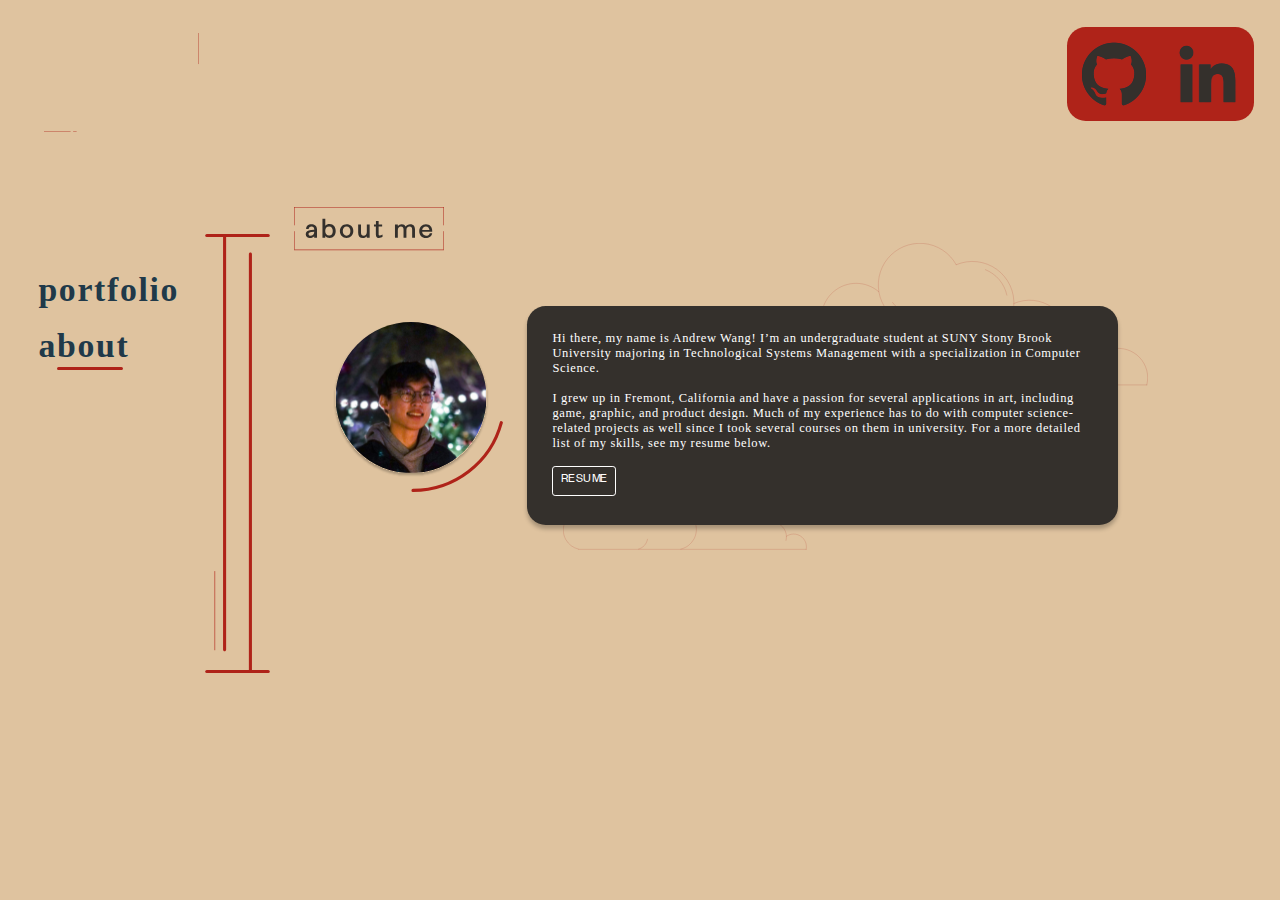
==== commit 35bad286: "Add files via upload" ====
--- a/about_me.html
+++ b/about_me.html
@@ -3,6 +3,7 @@
 	<head>
 		<meta charset="utf-8">
 		<link rel="stylesheet" href="index.css">
+		<link rel="icon" type="image/x-icon" href="Favicon.svg">
 		<meta charset="utf-8">
 		<meta http-equiv="X-UA-Compatible" content="IE=edge">
 		<meta name = "viewport" content = "width=device-width, initial-scale=1.0">
@@ -10,32 +11,28 @@
 	</head>
 	
 	<body>
-		<script src = "main.js"></script>
-		
 		<!-- page background elements -->
 		<div>
 			<img class="about_me-background" src = "About Me Assets/Cloud Background.svg" alt="">
-
 			<img class="page-menu-graphic" src = "Page Menu Graphic.svg" alt="">
-			<img class="about-me-page-node" src = "About Me Assets/About Me Page Node.svg" alt="">
+			<img class="page-node" src = "About Me Assets/About Me Page Node.svg" alt="">
 		</div>
 		
 		<!-- logo elements -->
 		<div id="logo-container" onclick="window.location.href='index.html'">
+			<div class = "logo-bkgd">
+				<img src="Logo_Background_V2.svg" alt="">
+			</div>
+			<div class = "logo">
+				<img src="Portfolio_Logo.svg" alt="">
+			</div>
 			<div class="logo-graphics">
 				<img src = "Logo Graphics.svg" alt="">
-			</div>
-			<div class = "logo-bkgd">
-				<img src="Logo Background 2.svg" alt="">
-			</div>
-			<div class = "logo">
-				<img src="portfolio_site_logo_v3.svg" alt="">
 			</div>
 		</div>
 		
 		<!-- top menu bar elements -->
-		<div>
-			<img class="top-menu-graphics" src = "Top Menu Graphics.svg" alt="">
+		<div class="top-menu-bkgd">
 			<div id="github-icon-container" onClick="window.open('https://github.com/andwan55','_blank')">
 				<img class="github-icon2" src = "Github Icon 2.svg" alt="">
 				<img class="github-icon1" src = "Github Icon 1.svg" alt="">
@@ -47,13 +44,21 @@
 		</div>
 		
 		<!-- left menu elements -->
-		<div>
+		<div id="left-menu-container">
 			<div id = "portfolio-link-container">
 				<div class = "portfolio-link" onclick="window.location.href='index.html'">portfolio</div>
 				<img class="portfolio-link-line" src = "Link Line.svg" alt="">
+				<div class = "portfolio-menu-button" src = "Portfolio Menu Button.svg" alt=""></div>
+				<div class = "portfolio-menu-container">
+					<div class = "portfolio-hover-menu">
+						<div class = "portfolio-menu-text" onclick="window.location.href='projects.html'">projects</div>
+						<div class = "portfolio-menu-text" onclick="window.location.href='artworks.html'">artworks</div>
+						<div class = "portfolio-menu-text" onclick="window.location.href='papers.html'">papers</div>
+					</div>
+				</div>
 			</div>
-			<div id= "about_me-link-container">
-				<div class = "about_me-link">about</div>
+			<div id= "about_me-link-container">  
+				<div class = "about_me-link" onclick="window.location.href='about_me.html'">about</div>
 				<img class="about_me-link-line-static" src ="Link Line.svg" alt="">
 			</div>
 		</div>
@@ -61,14 +66,21 @@
 		
 		<!-- central elements -->
 		<div>
-			<div id="profile-pic-container">
-				<img class="profile-pic" src="About Me Assets/Profile Picture.svg" alt="">
-				<img class ="profile-pic-graphic" src = "About Me Assets/Profile Pic Graphic.svg" alt="">
+			<div id = "alt-central-container">
+				<div id="profile-pic-container">
+					<img class="profile-pic" src="About Me Assets/Profile Picture.svg" alt="">
+					<img class ="profile-pic-graphic" src = "About Me Assets/Profile Pic Graphic.svg" alt="">
+				</div>
+				<div id="about-box">Hi there, my name is Andrew Wang! I’m an undergraduate student at SUNY Stony 
+					Brook University majoring in Technological Systems Management with a specialization in Computer Science.
+					<br><br>I grew up in Fremont, California and have a passion for several applications in art, including 
+					game, graphic, and product design. Much of my experience has to do with computer science-related projects 
+					as well since I took several courses on them in university. For a more detailed list of my skills, see 
+					my resume below.<br><br>
+					<div class="project-button" onclick=" window.open('About Me Assets/Resume.pdf','_blank')">RESUME</div>
+				</div>
 			</div>
-			<div class="about-me-text">Hi there, my name is Andrew Wang! I’m an undergraduate student at SUNY Stony 
-				Brook University majoring in Technological Systems Management. <br><br> I grew up in Fremont, California and have a passion for several applications in art, including game, graphic, and product design. Much of my experience has to do with computer science-related projects as well since I took several courses on them in university. For a more detailed list of my skills, see my resume below.
-			</div>
-			<div class="resume-button" onclick=" window.open('About Me Assets/Resume.pdf','_blank')">RESUME</div>
 		</div>
+		<script src = "main.js"></script>
 	</body>
 </html>--- a/index.css
+++ b/index.css
@@ -116,18 +116,110 @@
 	position: absolute;
 	width: calc(105px * var(--sizing-factor));
 	height: calc(703px * var(--sizing-factor));
-	left: calc(319px * var(--sizing-factor));
-	top: calc(285px * var(--sizing-factor));
-}
-
+	left: 16vw;
+	top: 26vh;
+}
+.page-node{
+	position: absolute;
+	width: calc(width * var(--sizing-factor));
+	height: calc(72px * var(--sizing-factor));
+	left: 23vw;
+	top: 23vh;
+}
+#central-container{
+	position: absolute;
+	width: calc(1475px * var(--sizing-factor));
+	left: 25vw;
+	top: 34vh;
+}
+#alt-central-container{
+	position: absolute;
+	width: calc(1277px * var(--sizing-factor));
+	height: calc(374px * var(--sizing-factor));
+	left: 25vw;
+	top: 34vh;
+
+	display: flex;
+	justify-content: space-between;
+}
+
+/* slideshow code */
+.slideshow-container{
+	position: relative;
+	max-width: calc(900px * var(--sizing-factor));
+	max-height: calc(600px * var(--sizing-factor));
+	margin: 0 auto;
+	margin-bottom: calc(60px * var(--sizing-factor));
+}
+.slideshow-caption{
+	width: fit-content;
+	margin-top: calc(-20px * var(--sizing-factor));
+	margin-bottom: calc(60px * var(--sizing-factor));
+	margin-left: auto;
+	margin-right: auto;
+
+	padding: calc(15px * var(--sizing-factor)) calc(25px * var(--sizing-factor));
+	text-align: center;
+	font-family: 'TT Norms Pro';
+	font-style: normal;
+	font-weight: calc(400 * var(--sizing-factor));
+	font-size: calc(20px * var(--sizing-factor));
+	line-height: calc(24px * var(--sizing-factor));
+	letter-spacing: calc(0.08em * var(--sizing-factor));
+	color: #FFFFFF;
+	vertical-align: middle;
+
+	background: var(--base-color);
+	box-shadow: 0px 4px 4px rgba(0, 0, 0, 0.25);
+	border-radius: calc(10px * var(--sizing-factor));
+}
+  
+  /* Next & previous buttons */
+.prev, .next {
+	cursor: pointer;
+	position: absolute;
+	top: 50%;
+	width: auto;
+	margin-top: calc(-22px * var(--sizing-factor));
+	padding: calc(16px * var(--sizing-factor));
+	color: white;
+	background-color: var(--base-color);
+	font-weight: bold;
+	font-size: calc(18px * var(--sizing-factor));
+	transition: 0.6s ease;
+	border-radius: 0 calc(3px * var(--sizing-factor)) calc(3px * var(--sizing-factor)) 0;
+	user-select: none;
+}
+  
+  /* Position the "next button" to the right */
+.next {
+	right: 0;
+	border-radius: calc(3px * var(--sizing-factor)) 0 0 calc(3px * var(--sizing-factor));
+}
+  
+  /* On hover, add a black background color with a little bit see-through */
+.prev:hover, .next:hover {
+	background-color: rgba(0,0,0,0.8);
+}
+  
+/* Fading animation */
+.fade {
+	animation-name: fade;
+	animation-duration: 1.5s;
+}
+  
+@keyframes fade {
+	from {opacity: .4}
+	to {opacity: 1}
+}
 
 /* homepage */
 .homepage-background{
 	position: absolute;
 	width: 100%;
 	height: 100%;
-	left: calc(869px * var(--sizing-factor));
-	top: calc(246px * var(--sizing-factor));
+	left: 43vw;
+	top: 22vh;
 }
 
 /* about me */
@@ -135,16 +227,26 @@
 	position: absolute;
 	width: calc(936px * var(--sizing-factor));
 	height: calc(507px * var(--sizing-factor));
-	left: calc(906px * var(--sizing-factor));
-	top: calc(299px * var(--sizing-factor));
-	opacity: 0.7;
-}
-.about-me-page-node{
-	position: absolute;
-	width: calc(239px * var(--sizing-factor));
-	height: calc(72px * var(--sizing-factor));
-	left: calc(462px * var(--sizing-factor));
-	top: calc(254px * var(--sizing-factor));
+	left: 44vw;
+	top: 27vh;
+}
+
+/* artworks */
+.artworks-background{
+	position: fixed;
+	width: calc(1380px * var(--sizing-factor));
+	height: calc(186px * var(--sizing-factor));
+	left: 28vw;
+	top: 60vh;
+}
+
+/* projects */
+.projects-background{
+	position: fixed;
+	width: calc(1321px * var(--sizing-factor));
+	height: calc(186px * var(--sizing-factor));
+	left: 28vw;
+	top: 60vh;
 }
 
 /* papers */
@@ -152,64 +254,33 @@
 	position: fixed;
 	width: calc(1043.25px * var(--sizing-factor));
 	height: calc(186px * var(--sizing-factor));
-	left: calc(555px * var(--sizing-factor));
-	top: calc(572px * var(--sizing-factor));
-}
-.page-node{
-	position: absolute;
-	width: calc(239px * var(--sizing-factor));
-	height: calc(72px * var(--sizing-factor));
-	left: calc(462px * var(--sizing-factor));
-	top: calc(254px * var(--sizing-factor));
-}
-
-/* artworks */
-.artworks-background{
-	position: fixed;
-	width: calc(1380px * var(--sizing-factor));
-	height: calc(186px * var(--sizing-factor));
-	left: calc(555px * var(--sizing-factor));
-	top: calc(572px * var(--sizing-factor));
-}
-.close-icon{
-	position: absolute;
-	width: calc(35px * var(--sizing-factor));
-	height: calc(35px * var(--sizing-factor));
-	left: calc(1837px * var(--sizing-factor));
-	top: calc(50px * var(--sizing-factor));
-	display: none;
-}
-
-/* projects */
-.projects-background{
-	position: fixed;
-	width: calc(1321px * var(--sizing-factor));
-	height: calc(186px * var(--sizing-factor));
-	left: calc(555px * var(--sizing-factor));
-	top: calc(572px * var(--sizing-factor));
+	left: 28vw;
+	top: 60vh;
 }
 
 /* logo elements ------------------------------------------------------------------- */
 
 #logo-container{
 	position: absolute;
-	left: calc(37px * var(--sizing-factor));
-	top: calc(31px * var(--sizing-factor));
+	left: 3vw;
+	top: 3vh;
+	width: calc(240px * var(--sizing-factor));
+	height: calc(240px * var(--sizing-factor));
+	display: flex;
+	align-items: center;
+	justify-content: center;
 	cursor: pointer;
 }
 
 .logo{
-	position: absolute;
-	width: calc(274px * var(--sizing-factor));
-	height: calc(192.16px * var(--sizing-factor));
-	left: calc(19px * var(--sizing-factor));
-	top: calc(27px * var(--sizing-factor));
+	width: calc(143.75px * var(--sizing-factor));
+	height: calc(157.55px * var(--sizing-factor));
 }
 
 .logo-bkgd{
 	position: absolute;
-	width: calc(314px * var(--sizing-factor));
-	height: calc(190px * var(--sizing-factor));
+	width: calc(240px * var(--sizing-factor));
+	height: calc(240px * var(--sizing-factor));
 	opacity: 0%;
 	transition: 0.6s;
 }
@@ -220,10 +291,10 @@
 
 .logo-graphics{
 	position: absolute;
-	width: calc(306px * var(--sizing-factor));
-	height: calc(196px * var(--sizing-factor));
-	left: calc(20px * var(--sizing-factor));
-	top: calc(10px * var(--sizing-factor));
+	width: calc(248px * var(--sizing-factor));
+	height: calc(249px * var(--sizing-factor));
+	left: 4%;
+	top: 4%;
 }
 
 
@@ -233,16 +304,27 @@
 	position: absolute;
 	width: calc(716px * var(--sizing-factor));
 	height: calc(62.28px * var(--sizing-factor));
-	left: calc(1300px * var(--sizing-factor)); /* original is 1151px + 149px*/
+	right: 0vw;
 	top: calc(116px * var(--sizing-factor));
 }
 
+.top-menu-bkgd{
+	position: absolute;
+	width: calc(300px * var(--sizing-factor));
+	height: calc(150px * var(--sizing-factor));
+	right: 2vw;
+	top: 3vh;
+	display: flex;
+	align-items: center;
+	justify-content: space-around;
+
+	background: var(--graphics-color);
+	border-radius: calc(30px * var(--sizing-factor));
+}
+
 #github-icon-container{
-	position: absolute;
 	width: calc(102px * var(--sizing-factor));
 	height: calc(102px * var(--sizing-factor));
-	left: calc(1737px * var(--sizing-factor)); /* original 1629px + 108px*/
-	top: calc(34px * var(--sizing-factor));
 	cursor: pointer;
 }
 .github-icon1, .github-icon2{
@@ -258,11 +340,8 @@
 	opacity: 100%;
 }
 #linkedin-icon-container{
-	position: absolute;
 	width: calc(102px * var(--sizing-factor));
 	height: calc(102px * var(--sizing-factor));
-	left: calc(1873px * var(--sizing-factor)); /* original 1765px + 108px*/
-	top: calc(34px * var(--sizing-factor));
 	cursor: pointer;
 }
 .linkedin-icon1, .linkedin-icon2{
@@ -282,20 +361,14 @@
 /* left menu elements ------------------------------------------------------------------- */
 
 /* general elements */
-#portfolio-link-container{
+#left-menu-container{
 	position: absolute;
 	width: calc(215px * var(--sizing-factor));
-	height: calc(65px * var(--sizing-factor));
-	left: calc(54px * var(--sizing-factor));
-	top: calc(338px * var(--sizing-factor));
-	cursor: pointer;
-}
-#portfolio-link-container:hover > .portfolio-link-line{
-	left: calc(125px * var(--sizing-factor));
-	opacity: 100%;
-}
+	left: 3vw;
+	top: 30vh;
+}
+
 .portfolio-link, .about_me-link{
-	position: absolute;
 
 	font-family: 'Exensa Grotesk';
 	font-style: normal;
@@ -307,11 +380,24 @@
 	letter-spacing: calc(00.08em * var(--sizing-factor));
 
 	color: var(--alt-color);
-}
+	cursor: pointer;
+}
+
+#portfolio-link-container{
+	position: relative;
+	margin-bottom: calc(25px * var(--sizing-factor));
+}
+#portfolio-link-container:hover .portfolio-link-line{
+	left: calc(100px * var(--sizing-factor));
+	opacity: 100%;
+}
+#portfolio-link-container:hover .portfolio-menu-container{
+	display: block;
+}
+
 .portfolio-link-line{
 	position: absolute;
 	width: calc(105px * var(--sizing-factor));
-	height: calc(5px * var(--sizing-factor));
 	top: calc(65px * var(--sizing-factor));
 	left: calc(-100px * var(--sizing-factor));
 	opacity: 0%;
@@ -320,39 +406,85 @@
 .portfolio-link-line-static{
 	position: absolute;
 	width: calc(105px * var(--sizing-factor));
-	height: calc(5px * var(--sizing-factor));
 	top: calc(65px * var(--sizing-factor));
-	left: calc(125px * var(--sizing-factor));
+	left: calc(100px * var(--sizing-factor));
+	padding: 0;
 }
 
 #about_me-link-container{
-	position: absolute;
-	width: calc(145px * var(--sizing-factor));
-	height: calc(80px * var(--sizing-factor));
-	left: calc(54px * var(--sizing-factor));
-	top: calc(439px * var(--sizing-factor));
-	cursor: pointer;
+	position: relative;
+	margin-bottom: calc(25px * var(--sizing-factor));
 }
 #about_me-link-container:hover > .about_me-link-line{
-	left: calc(50px * var(--sizing-factor));
+	left: calc(30px * var(--sizing-factor));
 	opacity: 100%;
 }
 
 .about_me-link-line{
 	position: absolute;
 	width: calc(105px * var(--sizing-factor));
-	height: calc(5px * var(--sizing-factor));
 	top: calc(65px * var(--sizing-factor));
 	left: calc(-100px * var(--sizing-factor));
 	opacity: 0%;
 	transition: 0.8s;
+	padding: 0;
 }
 .about_me-link-line-static{
 	position: absolute;
 	width: calc(105px * var(--sizing-factor));
-	height: calc(5px * var(--sizing-factor));
 	top: calc(65px * var(--sizing-factor));
-	left: calc(50px * var(--sizing-factor));
+	left: calc(30px * var(--sizing-factor));
+}
+
+.portfolio-menu-container{
+	position: absolute;
+	width: calc(200px * var(--sizing-factor));
+	height: calc(225px * var(--sizing-factor));
+	top: calc(60px * var(--sizing-factor));
+	display: none;
+}
+.portfolio-hover-menu{
+	position: absolute;
+	width: calc(200px * var(--sizing-factor));
+	height: calc(200px * var(--sizing-factor));
+	padding: calc(15px * var(--sizing-factor));
+	align-content: center;
+
+	background: var(--base-color);
+	box-shadow: 4px 4px 4px rgba(0, 0, 0, 0.25);
+	border-radius: calc(30px * var(--sizing-factor));
+	opacity: 0%;
+	animation-name: portfolio-menu-anim;
+	animation-duration: 0.5s;
+	animation-fill-mode: forwards;
+}
+@keyframes portfolio-menu-anim{
+	100%{
+		transform: translateY(calc(20px * var(--sizing-factor)));
+		opacity: 100%;
+		z-index: 1;
+	}
+}
+
+.portfolio-menu-text{
+	font-family: 'Exensa Grotesk';
+	font-style: normal;
+	font-size: calc(40px * var(--sizing-factor));
+	line-height: calc(45px * var(--sizing-factor));
+	text-align: center;
+	/* identical to box height */
+
+	letter-spacing: calc(00.08em * var(--sizing-factor));
+	margin-top: calc(10px * var(--sizing-factor));
+	margin-bottom: calc(10px * var(--sizing-factor));
+
+	color: #FFFFFF;
+	cursor: pointer;
+	transition: 0.3s;
+}
+.portfolio-menu-text:hover{
+	color: var(--graphics-color);
+	transform: scale(1.01);
 }
 
 
@@ -371,8 +503,8 @@
 	letter-spacing: calc(00.05em * var(--sizing-factor));
 
 	color: var(--base-color);
-	left: calc(617px * var(--sizing-factor));
-	top: calc(310px * var(--sizing-factor));
+	left: 30vw;
+	top: 28vh;
 }
 .homepage-description-main{
 	position: absolute;
@@ -385,22 +517,39 @@
 	letter-spacing: calc(00.05em * var(--sizing-factor));
 
 	color: var(--base-color);
-	left: calc(617px * var(--sizing-factor));
-	top: calc(368px * var(--sizing-factor));
+	left: 30vw;
+	top: 34vh;
 }
 .homepage-menu-separator{
 	position: absolute;
 	width: calc(917px * var(--sizing-factor));
-	height: calc(3px * var(--sizing-factor));
-	left: calc(590px * var(--sizing-factor));
-	top: calc(515px * var(--sizing-factor));
+	left: 29vw;
+	top: 46vh;
+}
+
+.home-menu-container{
+	position: absolute;
+	width: calc(745px * var(--sizing-factor));
+	height: calc(200px * var(--sizing-factor));
+	left: 33vw;
+	top: 47vh;
+	display: flex;
+	align-items: center;
+	justify-content: space-between;
+}
+
+.home-nav-container{
+	position: absolute;
+	width: calc(835px * var(--sizing-factor));
+	height: calc(60px * var(--sizing-factor));
+	left: 31vw;
+	top: 59vh;
+	display: flex;
+	align-items: center;
+	justify-content: space-between;
 }
 
 .home-nav-projects{
-	position: absolute;
-	left: calc(617px * var(--sizing-factor));
-	top: calc(665px * var(--sizing-factor));
-
 	font-family: 'Exensa Grotesk';
 	font-style: normal;
 	font-weight: bold;
@@ -415,23 +564,17 @@
 }
 
 .home-menu-projects{
-	position: absolute;
 	width: calc(94px * var(--sizing-factor));
 	height: calc(106px * var(--sizing-factor));
-	left: calc(663px * var(--sizing-factor));
-	top: calc(575px * var(--sizing-factor));
+	top: calc(10px * var(--sizing-factor));
 	transition: 1s;
 	cursor: pointer;
 }
 .home-menu-projects:hover{
-	top: calc(565px * var(--sizing-factor));
+	transform: translateY(calc(-10px * var(--sizing-factor)));
 }
 
 .home-nav-artworks{
-	position: absolute;
-	left: calc(960px * var(--sizing-factor));
-	top: calc(665px * var(--sizing-factor));
-
 	font-family: 'Exensa Grotesk';
 	font-style: normal;
 	font-weight: bold;
@@ -446,24 +589,18 @@
 }
 
 .home-menu-artworks{
-	position: absolute;
 	width: calc(94px * var(--sizing-factor));
 	height: calc(106px * var(--sizing-factor));
-	left: calc(1015px * var(--sizing-factor));
-	top: calc(565px * var(--sizing-factor));
 	transition: 1s;
 	cursor: pointer;
+	transform: translateY(calc(-8px * var(--sizing-factor)));
 }
 
 .home-menu-artworks:hover{
-	top: calc(555px * var(--sizing-factor));
+	transform: translateY(calc(-18px * var(--sizing-factor)));
 }
 
 .home-nav-papers{
-	position: absolute;
-	left: calc(1337px * var(--sizing-factor));
-	top: calc(665px * var(--sizing-factor));
-
 	font-family: 'Exensa Grotesk';
 	font-style: normal;
 	font-weight: bold;
@@ -478,25 +615,40 @@
 }
 
 .home-menu-papers{
-	position: absolute;
 	width: calc(54px * var(--sizing-factor));
 	height: calc(74px * var(--sizing-factor));
-	left: calc(1385px * var(--sizing-factor));
-	top: calc(585px * var(--sizing-factor));
+	top: calc(10px * var(--sizing-factor));
 	transition: 1s;
 	cursor: pointer;
 }
 .home-menu-papers:hover{
-	top: calc(575px * var(--sizing-factor));
+	transform: translateY(calc(-10px * var(--sizing-factor)));
 }
 
 /* about me */
+#about-box{
+	width: calc(880px * var(--sizing-factor));
+	height: calc(270px * var(--sizing-factor));
+	margin-left: calc(40px * var(--sizing-factor));
+
+	padding: calc(40px * var(--sizing-factor));
+	background: var(--base-color);
+	box-shadow: 0px 4px 4px rgba(0, 0, 0, 0.25);
+	border-radius: 	calc(30px * var(--sizing-factor));
+	justify-content: right;
+	
+	font-family: 'TT Norms Pro';
+	font-style: normal;
+	font-weight: calc(400 * var(--sizing-factor));
+	font-size: calc(20px * var(--sizing-factor));
+	line-height: calc(24px * var(--sizing-factor));
+	letter-spacing: calc(0.08em * var(--sizing-factor));
+
+	color: #FFFFFF;
+}
 #profile-pic-container{
-	position: absolute;
 	width: calc(297px * var(--sizing-factor));
-	height: calc(297px * var(--sizing-factor));
-	left: calc(499px * var(--sizing-factor));
-	top: calc(356px * var(--sizing-factor));	
+	height: calc(297px * var(--sizing-factor));	
 }
 #profile-pic-container:hover .profile-pic-graphic{
 	transform: rotate(40deg);
@@ -513,47 +665,6 @@
 	width: calc(297px * var(--sizing-factor));
 	height: calc(297px * var(--sizing-factor));
 	transition: 0.4s;
-}
-.about-me-text{
-	position: absolute;
-	left: calc(850px * var(--sizing-factor));
-	top: calc(378px * var(--sizing-factor));
-	width: calc(1000px * var(--sizing-factor));
-	height: calc(250px * var(--sizing-factor));
-
-	font-family: 'TT Norms Pro';
-	font-style: normal;
-	font-weight: calc(400 * var(--sizing-factor));
-	font-size: calc(20px * var(--sizing-factor));
-	line-height: calc(24px * var(--sizing-factor));
-	letter-spacing: calc(0.08em * var(--sizing-factor));
-
-	color: var(--base-color);
-}
-.resume-button{
-	position: absolute;
-	background: var(--background-color);
-	border: calc(2px * var(--sizing-factor)) solid var(--base-color);
-	border-radius: calc(5px * var(--sizing-factor));
-	padding: 3px 12px;
-	text-align: center;
-	font-family: 'Exensa Grotesk';
-	font-style: normal;
-	font-size: calc(20px * var(--sizing-factor));
-	line-height: 24px;
-	letter-spacing: calc(0.05em * var(--sizing-factor));
-	color: var(--base-color);
-	
-	left: calc(846px * var(--sizing-factor));
-	top: calc(566px * var(--sizing-factor));
-	transition: 0.3s;
-	display: inline-flex;
-	align-items: center;
-}
-.resume-button:hover{
-	box-shadow: calc(2px * var(--sizing-factor)) calc(4px * var(--sizing-factor)) calc(4px * var(--sizing-factor)) rgba(0, 0, 0, 0.25);
-	background: var(--base-color);
-	color: #FFFFFF;
 }
 
 /* papers */
@@ -570,14 +681,25 @@
 	transition: 0.3s;
 }
 .paper-button{
-	position: absolute;
+	width: 75%;
+	height: calc(64px * var(--sizing-factor));
+
 	font-family: 'Exensa Grotesk';
 	font-style: normal;
 	font-weight: calc(700 * var(--sizing-factor));
-	font-size: calc(20px * var(--sizing-factor));
+	font-size: calc(22px * var(--sizing-factor));
+	line-height: calc(26px * var(--sizing-factor));
+	letter-spacing: calc(0.05em * var(--sizing-factor));
 	background: var(--background-color);
+	border: calc(4px * var(--sizing-factor)) solid var(--graphics-color);
 	color: var(--base-color);
+	border-radius: calc(15px * var(--sizing-factor));
 	box-shadow: 0px calc(4px * var(--sizing-factor)) calc(4px * var(--sizing-factor)) rgba(0, 0, 0, 0.25);
+
+	padding-top: calc(15px * var(--sizing-factor));
+	padding-left: calc(20px * var(--sizing-factor));
+	text-align: left;
+	margin-bottom: calc(20px * var(--sizing-factor));
 	
 	transition: 0.3s;
 	cursor: pointer;
@@ -592,207 +714,46 @@
 	opacity: 100%;
 }
 
-#paper1-button{
-	position: absolute;
-	width: calc(895px * var(--sizing-factor));
-	height: calc(64px * var(--sizing-factor));
-	left: calc(460px * var(--sizing-factor));
-	top: calc(349px * var(--sizing-factor));
-	line-height: calc(24px * var(--sizing-factor));
-	/* identical to box height */
-	background: inherit;
-	border: calc(4px * var(--sizing-factor)) solid var(--graphics-color);
-	box-shadow: inherit;
-	border-radius: calc(5px * var(--sizing-factor));
-	
-	padding-top: calc(15px * var(--sizing-factor));
-	padding-left: calc(20px * var(--sizing-factor));
-	text-align: left;
-
-	letter-spacing: calc(0.05em * var(--sizing-factor));
-
-	color: inherit;
-}
-#paper2-button{
-	position: absolute;
-	width: calc(1016px * var(--sizing-factor));
-	height: calc(64px * var(--sizing-factor));
-	left: calc(460px * var(--sizing-factor));
-	top: calc(478px * var(--sizing-factor));
-	line-height: calc(24px * var(--sizing-factor));
-	/* identical to box height */
-	background: inherit;
-	border: calc(4px * var(--sizing-factor)) solid var(--graphics-color);
-	box-shadow: inherit;
-	border-radius: calc(5px * var(--sizing-factor));
-	
-	padding-top: calc(15px * var(--sizing-factor));
-	padding-left: calc(20px * var(--sizing-factor));
-	text-align: left;
-
-	letter-spacing: calc(0.05em * var(--sizing-factor));
-
-	color: inherit;
-}
-#paper3-button{
-	position: absolute;
-	width: calc(939px * var(--sizing-factor));
-	height: calc(64px * var(--sizing-factor));
-	left: calc(460px * var(--sizing-factor));
-	top: calc(607px * var(--sizing-factor));
-	line-height: calc(24px * var(--sizing-factor));
-	/* identical to box height */
-	background: inherit;
-	border: calc(4px * var(--sizing-factor)) solid var(--graphics-color);
-	box-shadow: inherit;
-	border-radius: calc(5px * var(--sizing-factor));
-	
-	padding-top: calc(15px * var(--sizing-factor));
-	padding-left: calc(20px * var(--sizing-factor));
-	text-align: left;
-
-	letter-spacing: calc(0.05em * var(--sizing-factor));
-
-	color: inherit;
-}
-#paper4-button{
-	position: absolute;
-	width: calc(654px * var(--sizing-factor));
-	height: calc(64px * var(--sizing-factor));
-	left: calc(460px * var(--sizing-factor));
-	top: calc(736px * var(--sizing-factor));
-	line-height: calc(24px * var(--sizing-factor));
-	/* identical to box height */
-	background: inherit;
-	border: calc(4px * var(--sizing-factor)) solid var(--graphics-color);
-	box-shadow: inherit;
-	border-radius: calc(5px * var(--sizing-factor));
-	
-	padding-top: calc(15px * var(--sizing-factor));
-	padding-left: calc(20px * var(--sizing-factor));
-	text-align: left;
-
-	letter-spacing: calc(0.05em * var(--sizing-factor));
-
-	color: inherit;
-}
-#paper5-button{
-	position: absolute;
-	width: calc(864px * var(--sizing-factor));
-	height: calc(64px * var(--sizing-factor));
-	left: calc(460px * var(--sizing-factor));
-	top: calc(865px * var(--sizing-factor));
-	line-height: calc(24px * var(--sizing-factor));
-	/* identical to box height */
-	background: inherit;
-	border: calc(4px * var(--sizing-factor)) solid var(--graphics-color);
-	box-shadow: inherit;
-	border-radius: calc(5px * var(--sizing-factor));
-	
-	padding-top: calc(15px * var(--sizing-factor));
-	padding-left: calc(20px * var(--sizing-factor));
-	text-align: left;
-
-	letter-spacing: calc(0.05em * var(--sizing-factor));
-
-	color: inherit;
-}
-#paper6-button{
-	position: absolute;
-	width: calc(939px * var(--sizing-factor));
-	height: calc(64px * var(--sizing-factor));
-	left: calc(460px * var(--sizing-factor));
-	top: calc(994px * var(--sizing-factor));
-	line-height: calc(24px * var(--sizing-factor));
-	/* identical to box height */
-	background: inherit;
-	border: calc(4px * var(--sizing-factor)) solid var(--graphics-color);
-	box-shadow: inherit;
-	border-radius: calc(5px * var(--sizing-factor));
-	
-	padding-top: calc(15px * var(--sizing-factor));
-	padding-left: calc(20px * var(--sizing-factor));
-	text-align: left;
-
-	letter-spacing: calc(0.05em * var(--sizing-factor));
-
-	color: inherit;
-}
-#paper7-button{
-	position: absolute;
-	width: calc(911px * var(--sizing-factor));
-	height: calc(64px * var(--sizing-factor));
-	left: calc(460px * var(--sizing-factor));
-	top: calc(1123px * var(--sizing-factor));
-	line-height: calc(24px * var(--sizing-factor));
-	/* identical to box height */
-	background: inherit;
-	border: calc(4px * var(--sizing-factor)) solid var(--graphics-color);
-	box-shadow: inherit;
-	border-radius: calc(5px * var(--sizing-factor));
-	
-	padding-top: calc(15px * var(--sizing-factor));
-	padding-left: calc(20px * var(--sizing-factor));
-	text-align: left;
-
-	letter-spacing: calc(0.05em * var(--sizing-factor));
-
-	color: inherit;
-}
-#paper8-button{
-	position: absolute;
-	width: calc(622px * var(--sizing-factor));
-	height: calc(64px * var(--sizing-factor));
-	left: calc(460px * var(--sizing-factor));
-	top: calc(1252px * var(--sizing-factor));
-	line-height: calc(24px * var(--sizing-factor));
-	/* identical to box height */
-	background: inherit;
-	border: calc(4px * var(--sizing-factor)) solid var(--graphics-color);
-	box-shadow: inherit;
-	border-radius: calc(5px * var(--sizing-factor));
-	
-	padding-top: calc(15px * var(--sizing-factor));
-	padding-left: calc(20px * var(--sizing-factor));
-	text-align: left;
-
-	letter-spacing: calc(0.05em * var(--sizing-factor));
-
-	color: inherit;
-}
-.papers-footer{
-	position: absolute;
-	width: calc(1411px * var(--sizing-factor));
-	height: calc(87px * var(--sizing-factor));
-	top: calc(1381px * var(--sizing-factor));
-	left: calc(550px * var(--sizing-factor)); /* original is 499px */
-}
-
-/* artworks - frame shift is 462x, 349y*/
-.close-icon{
-	position: absolute;
-	width: calc(35px * var(--sizing-factor));
-	height: calc(35px * var(--sizing-factor));
-	top: calc(40px * var(--sizing-factor));
-	left: calc(1980px * var(--sizing-factor));
-	display: none;
-	transition: 0.3s;
-}
-.popup-bkgd{
-	position: absolute;
-	width: calc(2100px * var(--sizing-factor));
-	height: calc(1080px * var(--sizing-factor));
-	left: 0;
-	top: 0;
-	display: none;
-	transition: 0.3s;
-}
-.traditional-artworks-title{
-	position: absolute;
-	width: calc(243px * var(--sizing-factor));
+
+/* artworks */
+.artwork-container{
+	position: absolute;
+	width: calc(1277px * var(--sizing-factor));
+	height: calc(374px * var(--sizing-factor));
+	left: 25vw;
+	top: 34vh;
+	display: flex;
+	justify-content: space-between;
+}
+.artwork{
+	width: calc(width * var(--sizing-factor));
+	max-width: calc(1000px * var(--sizing-factor));
+	height: calc(height * var(--sizing-factor));
+	max-height: calc(500px * var(--sizing-factor));
+
+	margin-right: calc(15px * var(--sizing-factor));
+	margin-bottom: calc(10px * var(--sizing-factor));
+
+	border-radius: calc(20px * var(--sizing-factor));
+
+	cursor: pointer;
+	transition: 0.3s; 
+}
+.artwork:hover{
+	opacity: 0.7;
+}
+
+.artwork-element-container{
+	width: calc(1500px * var(--sizing-factor));
 	height: calc(26px * var(--sizing-factor));
-	top: calc(369px * var(--sizing-factor));
-	left: calc(1031px * var(--sizing-factor));
+	margin-top: calc(50px * var(--sizing-factor));
+	margin-bottom: calc(50px * var(--sizing-factor));
+	display: flex;
+	justify-content: center;
+	align-content: center;
+}
+.artwork-element-container:first-child{
+	margin-top: 0;
 }
 
 .modal {
@@ -844,434 +805,175 @@
 }
 
 .separator-graphic{
-	position: absolute;
-	width: calc(917px * var(--sizing-factor));
-	height: calc(3px * var(--sizing-factor));
-	top: calc(2941px * var(--sizing-factor));
-	left: calc(710px * var(--sizing-factor));
-}
-
-#artwork0001{
-	position: absolute;
-	width: calc(896px * var(--sizing-factor));
-	height: calc(591px * var(--sizing-factor));
-	top: calc(442px * var(--sizing-factor));
-	left: calc(492px * var(--sizing-factor));
-	cursor: pointer;
-	transition: 0.3s;
-}
-#artwork0001:hover {
-	opacity: 0.7;
-}
-
-#artwork0007 {
-	position: absolute;
-	width: calc(433px * var(--sizing-factor));
-	height: calc(285px * var(--sizing-factor));
-	top: calc(442px * var(--sizing-factor));
-	left: calc(1408px * var(--sizing-factor));
-	cursor: pointer;
-	transition: 0.3s;
-}
-#artwork0007:hover {
-	opacity: 0.7;
-}
-
-#artwork0006 {
-	position: absolute;
-	width: calc(432px * var(--sizing-factor));
-	height: calc(285px * var(--sizing-factor));
-	top: calc(748px * var(--sizing-factor));
-	left: calc(1408px * var(--sizing-factor));
-	cursor: pointer;
-	transition: 0.3s;
-}
-#artwork0006:hover {
-	opacity: 0.7;
-}
-
-#artwork0002 {
-	position: absolute;
-	width: calc(436px * var(--sizing-factor));
-	height: calc(285px * var(--sizing-factor));
-	top: calc(1066px * var(--sizing-factor));
-	left: calc(491px * var(--sizing-factor));
-	cursor: pointer;
-	transition: 0.3s;
-}
-#artwork0002:hover {
-	opacity: 0.7;
-}
-
-#artwork0004 {
-	position: absolute;
-	width: calc(865px * var(--sizing-factor));
-	height: calc(601px * var(--sizing-factor));
-	top: calc(1066px * var(--sizing-factor));
-	left: calc(976px * var(--sizing-factor));
-	cursor: pointer;
-	transition: 0.3s;
-}
-#artwork0004:hover {
-	opacity: 0.7;
-}
-
-#artwork0005 {
-	position: absolute;
-	width: calc(437px * var(--sizing-factor));
-	height: calc(285px * var(--sizing-factor));
-	top: calc(1382px * var(--sizing-factor));
-	left: calc(491px * var(--sizing-factor));
-	cursor: pointer;
-	transition: 0.3s;
-}
-#artwork0005:hover {
-	opacity: 0.7;
-}
-
-#artwork0003 {
-	position: absolute;
-	width: calc(734px * var(--sizing-factor));
-	height: calc(470px * var(--sizing-factor));
-	top: calc(1698px * var(--sizing-factor));
-	left: calc(491px * var(--sizing-factor));
-	cursor: pointer;
-	transition: 0.3s;
-}
-#artwork0003:hover {
-	opacity: 0.7;
-}
-
-#artwork0008 {
-	position: absolute;
-	width: calc(567px * var(--sizing-factor));
-	height: calc(470px * var(--sizing-factor));
-	top: calc(1698px * var(--sizing-factor));
-	left: calc(1274px * var(--sizing-factor));
-	cursor: pointer;
-	transition: 0.3s;
-}
-#artwork0008:hover {
-	opacity: 0.7;
-}
-
-#artwork0009 {
-	position: absolute;
-	width: calc(384px * var(--sizing-factor));
-	height: calc(254px * var(--sizing-factor));
-	top: calc(2199px * var(--sizing-factor));
-	left: calc(491px * var(--sizing-factor));
-	cursor: pointer;
-	transition: 0.3s;
-}
-#artwork0009:hover {
-	opacity: 0.7;
-}
-
-#artwork0010 {
-	position: absolute;
-	width: calc(386px * var(--sizing-factor));
-	height: calc(255px * var(--sizing-factor));
-	top: calc(2199px * var(--sizing-factor));
-	left: calc(908px * var(--sizing-factor));
-	cursor: pointer;
-	transition: 0.3s;
-}
-#artwork0010:hover {
-	opacity: 0.7;
-}
-
-#artwork0011 {
-	position: absolute;
-	width: calc(514px * var(--sizing-factor));
-	height: calc(700px * var(--sizing-factor));
-	top: calc(2199px * var(--sizing-factor));
-	left: calc(1327px * var(--sizing-factor));
-	cursor: pointer;
-	transition: 0.3s;
-}
-#artwork0011:hover {
-	opacity: 0.7;
-}
-
-#artwork0012 {
-	position: absolute;
-	width: calc(386px * var(--sizing-factor));
-	height: calc(255px * var(--sizing-factor));
-	top: calc(2485px * var(--sizing-factor));
-	left: calc(491px * var(--sizing-factor));
-	cursor: pointer;
-	transition: 0.3s;
-}
-#artwork0012:hover {
-	opacity: 0.7;
-}
-
-#artwork0013 {
-	position: absolute;
-	width: calc(386px * var(--sizing-factor));
-	height: calc(255px * var(--sizing-factor));
-	top: calc(2485px * var(--sizing-factor));
-	left: calc(908px * var(--sizing-factor));
-	cursor: pointer;
-	transition: 0.3s;
-}
-#artwork0013:hover {
-	opacity: 0.7;
-}
-
-.digital-artworks-title{
-	position: absolute;
-	width: calc(162px * var(--sizing-factor));
-	height: calc(26px * var(--sizing-factor));
-	top: calc(2999px * var(--sizing-factor));
-	left: calc(1073px * var(--sizing-factor));
-}
-
-#artwork-poster {
-	position: absolute;
-	width: calc(549px * var(--sizing-factor));
-	height: calc(646px * var(--sizing-factor));
-	top: calc(3072px * var(--sizing-factor));
-	left: calc(491px * var(--sizing-factor));
-	cursor: pointer;
-	transition: 0.3s;
-}
-#artwork-poster:hover {
-	opacity: 0.7;
-}
-
-#artwork0016 {
-	position: absolute;
-	width: calc(279px * var(--sizing-factor));
-	height: calc(379px * var(--sizing-factor));
-	top: calc(3072px * var(--sizing-factor));
-	left: calc(1097px * var(--sizing-factor));
-	cursor: pointer;
-	transition: 0.3s;
-}
-#artwork0016:hover {
-	opacity: 0.7;
-}
-
-#artwork0014 {
-	position: absolute;
-	width: calc(410px * var(--sizing-factor));
-	height: calc(557px * var(--sizing-factor));
-	top: calc(3072px * var(--sizing-factor));
-	left: calc(1432px * var(--sizing-factor));
-	cursor: pointer;
-	transition: 0.3s;
-}
-#artwork0014:hover {
-	opacity: 0.7;
-}
-
-#artwork0015 {
-	position: absolute;
-	width: calc(279px * var(--sizing-factor));
-	height: calc(379px * var(--sizing-factor));
-	top: calc(3482px * var(--sizing-factor));
-	left: calc(1097px * var(--sizing-factor));
-	cursor: pointer;
-	transition: 0.3s;
-}
-#artwork0015:hover {
-	opacity: 0.7;
-}
-.artworks-footer{
-	position: absolute;
+	width: calc(width * var(--sizing-factor));
+	height: calc(height * var(--sizing-factor));
+	margin-top: calc(50px * var(--sizing-factor));
+	margin-bottom: calc(50px * var(--sizing-factor));
+	left: 50%;
+}
+
+/* projects */
+.project-frame{
+	width: calc(1277px * var(--sizing-factor));
+	height: calc(425px * var(--sizing-factor));
+	margin-bottom: calc(60px * var(--sizing-factor));
+
+	display: flex;
+	align-items: center;
+	justify-content: center;
+
+	padding-left: calc(20px * var(--sizing-factor));
+	padding-right: calc(20px * var(--sizing-factor));
+	background: var(--base-color);
+	box-shadow: 0px 4px 4px rgba(0, 0, 0, 0.25);
+	border-radius: 	calc(30px * var(--sizing-factor));
+	transition: 0.3s;
+}
+.project-frame:hover{
+	transform: translateY(calc(-5px * var(--sizing-factor)));
+	box-shadow: 4px 4px 4px rgba(0, 0, 0, 0.25);
+}
+.project-container{
+	position: absolute;
+	width: calc(1214px * var(--sizing-factor));
+	height: calc(325px * var(--sizing-factor));
+	transition: 0.3s;
+}
+.project-container:hover{
+	transform: translateY(calc(-5px * var(--sizing-factor)));
+}
+.project-container:hover .project-desc{
+	opacity: 100%;
+}
+.project-container:hover .project-button-container{
+	opacity: 100%;
+}
+
+.project-title{
+	position: absolute;
+	width: calc(width * var(--sizing-factor));
+	height: calc(68px * var(--sizing-factor));	
+	right: 0%;
+}
+
+.project-desc{
+	position: absolute;
+	max-width: calc(843px * var(--sizing-factor));
+	right: 0;
+	top: calc(90px * var(--sizing-factor));
+
+	font-family: 'TT Norms Pro';
+	font-style: normal;
+	font-size: calc(24px * var(--sizing-factor));
+	line-height: calc(30px * var(--sizing-factor));
+	letter-spacing: calc(0.03em * var(--sizing-factor));
+	text-align: right;
+	color: #FFFFFF;
+	opacity: 0%;
+	transition: 0.3s;
+}
+.project-button-container{
+	position: absolute;
+	width: calc(843px * var(--sizing-factor));
+	height: calc(48px * var(--sizing-factor));
+
+	right: 0;
+	top: calc(195px * var(--sizing-factor));
+	
+	display: flex;
+	justify-content: flex-end;
+	opacity: 0%;
+	transition: 0.3s;
+}
+.project-button{
+	width: max-content;
+
+	background: var(--base-color);
+	border: calc(2px * var(--sizing-factor)) solid #FFFFFF;
+	border-radius: calc(5px * var(--sizing-factor));
+	padding: calc(10px * var(--sizing-factor)) calc(12px * var(--sizing-factor));
+	text-align: center;
+	font-family: 'Exensa Grotesk';
+	font-style: normal;
+	font-weight: calc(700 * var(--sizing-factor));
+	font-size: calc(20px * var(--sizing-factor));
+	letter-spacing: calc(0.05em * var(--sizing-factor));
+	color: #FFFFFF;
+	vertical-align: middle;
+	margin-right: calc(20px * var(--sizing-factor));
+
+	transition: 0.3s;
+	cursor: pointer;
+}
+.project-button:hover{
+	background: #FFFFFF;
+	color: var(--base-color);
+}
+.project-button:last-child{
+	margin-right: 0;
+}
+.project-thumbnail{
+	position: absolute;
+	width: calc(321px * var(--sizing-factor));
+	height: calc(325px * var(--sizing-factor));
+	top: 50%;
+	-ms-transform: translateY(-50%);
+	transform: translateY(-50%);
+}
+.project-name{
+	width: fit-content;
+	margin-bottom: calc(60px * var(--sizing-factor));
+
+	padding: calc(25px * var(--sizing-factor)) calc(35px * var(--sizing-factor));
+	text-align: center;
+	font-family: 'Exensa Grotesk';
+	font-style: normal;
+	font-weight: calc(700 * var(--sizing-factor));
+	font-size: calc(40px * var(--sizing-factor));
+	letter-spacing: calc(0.08em * var(--sizing-factor));
+	color: #FFFFFF;
+	vertical-align: middle;
+
+	background: var(--base-color);
+	box-shadow: 0px 4px 4px rgba(0, 0, 0, 0.25);
+	border-radius: 	calc(20px * var(--sizing-factor));
+}
+
+.project-box{
+	width: fit-content;
+	max-width: calc(1200px * var(--sizing-factor));
+	margin: 0 auto;
+	margin-bottom: calc(60px * var(--sizing-factor));
+
+	padding: calc(40px * var(--sizing-factor));
+	background: var(--base-color);
+	box-shadow: 0px 4px 4px rgba(0, 0, 0, 0.25);
+	border-radius: 	calc(30px * var(--sizing-factor));
+	
+	font-family: 'TT Norms Pro';
+	font-style: normal;
+	font-weight: calc(400 * var(--sizing-factor));
+	font-size: calc(20px * var(--sizing-factor));
+	line-height: calc(24px * var(--sizing-factor));
+	letter-spacing: calc(0.08em * var(--sizing-factor));
+
+	color: #FFFFFF;
+}
+
+.skSite-slides, .skHome-slides, .skAbout-slides, .skService-slides, .skGraphics-slides {
+	max-width: inherit;
+	max-height: inherit;
+	padding: 0;
+	display: none;
+	border-radius: calc(20px * var(--sizing-factor));
+	object-fit: cover;
+	box-shadow: 4px 4px 4px rgba(0, 0, 0, 0.25);
+	vertical-align: top;
+	overflow: hidden;
+	cursor: pointer;
+}
+
+.footer{
 	width: calc(1411px * var(--sizing-factor));
 	height: calc(87px * var(--sizing-factor));
-	top: calc(3960px * var(--sizing-factor));
-	left: calc(550px * var(--sizing-factor)); /* original is 499px */
-}
-
-/* projects */
-#resdec-showcase{
-	position: absolute;
-	width: calc(1277px * var(--sizing-factor));
-	height: calc(374px * var(--sizing-factor));
-	top: calc(397px * var(--sizing-factor));
-	left: calc(527px * var(--sizing-factor));
-}
-.resdec-github-button{
-	position: absolute;
-	background: var(--background-color);
-	border: calc(2px * var(--sizing-factor)) solid var(--base-color);
-	border-radius: calc(5px * var(--sizing-factor));
-	padding: 3px 12px;
-	text-align: center;
-	font-family: 'Exensa Grotesk';
-	font-style: normal;
-	font-weight: calc(700 * var(--sizing-factor));
-	font-size: calc(20px * var(--sizing-factor));
-	line-height: calc(24px * var(--sizing-factor));
-	letter-spacing: calc(0.05em * var(--sizing-factor));
-	color: var(--base-color);
-	vertical-align: middle;
-	
-	left: calc(953px * var(--sizing-factor));
-	top: calc(640px * var(--sizing-factor));
-	transition: 0.3s
-}
-.resdec-github-button:hover{
-	box-shadow: 2px 4px 4px rgba(0, 0, 0, 0.25);
-	background: var(--base-color);
-	color: #FFFFFF;
-}
-.resdec-figma-button{
-	position: absolute;
-	background: #DFC39F;
-	border: calc(2px * var(--sizing-factor)) solid var(--base-color);
-	border-radius: calc(5px * var(--sizing-factor));
-	padding: 3px 12px;
-	text-align: center;
-	font-family: 'Exensa Grotesk';
-	font-style: normal;
-	font-weight: calc(700 * var(--sizing-factor));
-	font-size: calc(20px * var(--sizing-factor));
-	line-height: calc(24px * var(--sizing-factor));
-	letter-spacing: calc(0.05em * var(--sizing-factor));
-	color: var(--base-color);
-	vertical-align: middle;
-	
-	left: calc(1078px * var(--sizing-factor));
-	top: calc(640px * var(--sizing-factor));
-	transition: 0.3s;
-}
-.resdec-figma-button:hover{
-	box-shadow: 2px 4px 4px rgba(0, 0, 0, 0.25);
-	background: var(--base-color);
-	color: #FFFFFF;
-}
-
-#gesturerec-showcase{
-	position: absolute;
-	width: calc(1277px * var(--sizing-factor));
-	height: calc(374px * var(--sizing-factor));
-	top: calc(830px * var(--sizing-factor));
-	left: calc(527px * var(--sizing-factor));
-}
-.gesturerec-github-button{
-	position: absolute;
-	background: #DFC39F;
-	border: calc(2px * var(--sizing-factor)) solid var(--base-color);
-	border-radius: calc(5px * var(--sizing-factor));
-	padding: 3px 12px;
-	text-align: center;
-	font-family: 'Exensa Grotesk';
-	font-style: normal;
-	font-weight: calc(700 * var(--sizing-factor));
-	font-size: calc(20px * var(--sizing-factor));
-	line-height: calc(24px * var(--sizing-factor));
-	letter-spacing: calc(0.05em * var(--sizing-factor));
-	color: var(--base-color);
-	vertical-align: middle;
-	
-	left: calc(953px * var(--sizing-factor));
-	top: calc(1043px * var(--sizing-factor));
-	transition: 0.3s;
-}
-.gesturerec-github-button:hover{
-	box-shadow: 2px 4px 4px rgba(0, 0, 0, 0.25);
-	background: var(--base-color);
-	color: #FFFFFF;
-}
-
-#toy-showcase{
-	position: absolute;
-	width: calc(1277px * var(--sizing-factor));
-	height: calc(374px * var(--sizing-factor));
-	top: calc(1263px * var(--sizing-factor));
-	left: calc(527px * var(--sizing-factor));
-}
-.toy-github-button{
-	position: absolute;
-	background: #DFC39F;
-	border: calc(2px * var(--sizing-factor)) solid var(--base-color);
-	border-radius: calc(5px * var(--sizing-factor));
-	padding: 3px 12px;
-	text-align: center;
-	font-family: 'Exensa Grotesk';
-	font-style: normal;
-	font-weight: calc(700 * var(--sizing-factor));
-	font-size: calc(20px * var(--sizing-factor));
-	line-height: calc(24px * var(--sizing-factor));
-	letter-spacing: calc(0.05em * var(--sizing-factor));
-	color: var(--base-color);
-	vertical-align: middle;
-	
-	left: calc(953px * var(--sizing-factor));
-	top: calc(1501px * var(--sizing-factor));
-	transition: 0.3s;
-}
-.toy-github-button:hover{
-	box-shadow: 2px 4px 4px rgba(0, 0, 0, 0.25);
-	background: var(--base-color);
-	color: #FFFFFF;
-}
-.toy-youtube-button{
-	position: absolute;
-	background: #DFC39F;
-	border: calc(2px * var(--sizing-factor)) solid var(--base-color);
-	border-radius: calc(5px * var(--sizing-factor));
-	padding: 3px 12px;
-	text-align: center;
-	font-family: 'Exensa Grotesk';
-	font-style: normal;
-	font-weight: calc(700 * var(--sizing-factor));
-	font-size: calc(20px * var(--sizing-factor));
-	line-height: calc(24px * var(--sizing-factor));
-	letter-spacing: calc(0.05em * var(--sizing-factor));
-	color: var(--base-color);
-	vertical-align: middle;
-	
-	left: calc(1078px * var(--sizing-factor));
-	top: calc(1501px * var(--sizing-factor));
-	transition: 0.3s;
-}
-.toy-youtube-button:hover{
-	box-shadow: 2px 4px 4px rgba(0, 0, 0, 0.25);
-	background: var(--base-color);
-	color: #FFFFFF;
-}
-#excel-showcase{
-	position: absolute;
-	width: calc(1277px * var(--sizing-factor));
-	height: calc(374px * var(--sizing-factor));
-	top: calc(1696px * var(--sizing-factor));
-	left: calc(527px * var(--sizing-factor));
-}
-.excel-github-button{
-	position: absolute;
-	background: #DFC39F;
-	border: calc(2px * var(--sizing-factor)) solid var(--base-color);
-	border-radius: calc(5px * var(--sizing-factor));
-	padding: 3px 12px;
-	text-align: center;
-	font-family: 'Exensa Grotesk';
-	font-style: normal;
-	font-weight: calc(700 * var(--sizing-factor));
-	font-size: calc(20px * var(--sizing-factor));
-	line-height: calc(24px * var(--sizing-factor));
-	letter-spacing: calc(0.05em * var(--sizing-factor));
-	color: var(--base-color);
-	vertical-align: middle;
-	
-	left: calc(953px * var(--sizing-factor));
-	top: calc(1909px * var(--sizing-factor));
-	transition: 0.3s;
-}
-.excel-github-button:hover{
-	box-shadow: 2px 4px 4px rgba(0, 0, 0, 0.25);
-	background: var(--base-color);
-	color: #FFFFFF;
-}
-.projects-footer{
-	position: absolute;
-	width: calc(1411px * var(--sizing-factor));
-	height: calc(87px * var(--sizing-factor));
-	top: calc(2100px * var(--sizing-factor));
-	left: calc(550px * var(--sizing-factor)); /* original is 499px */
 }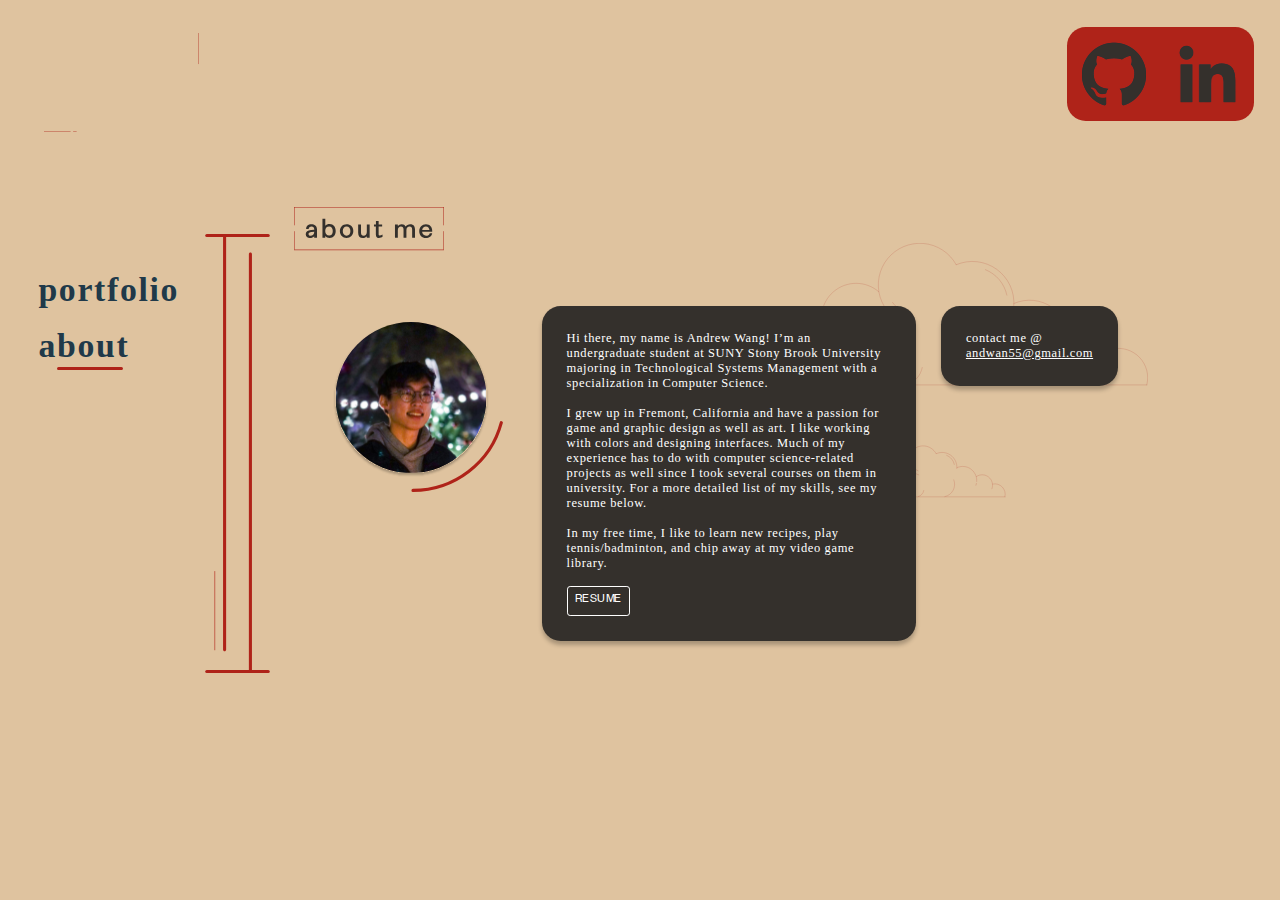
==== commit ddaec810: "Add files via upload" ====
--- a/about_me.html
+++ b/about_me.html
@@ -71,13 +71,20 @@
 					<img class="profile-pic" src="About Me Assets/Profile Picture.svg" alt="">
 					<img class ="profile-pic-graphic" src = "About Me Assets/Profile Pic Graphic.svg" alt="">
 				</div>
-				<div id="about-box">Hi there, my name is Andrew Wang! I’m an undergraduate student at SUNY Stony 
+				<div class ="about-box">
+					Hi there, my name is Andrew Wang! I’m an undergraduate student at SUNY Stony 
 					Brook University majoring in Technological Systems Management with a specialization in Computer Science.
-					<br><br>I grew up in Fremont, California and have a passion for several applications in art, including 
-					game, graphic, and product design. Much of my experience has to do with computer science-related projects 
+					<br><br>I grew up in Fremont, California and have a passion for game and graphic design as well as art. 
+					I like working with colors and designing interfaces. Much of my experience has to do with computer science-related projects 
 					as well since I took several courses on them in university. For a more detailed list of my skills, see 
 					my resume below.<br><br>
+					In my free time, I like to learn new recipes, play tennis/badminton, and chip away at my video game 
+					library.<br><br>
 					<div class="project-button" onclick=" window.open('About Me Assets/Resume.pdf','_blank')">RESUME</div>
+				</div>
+				<div class = "about-box">
+					contact me @ 
+					<a href = "mailto: andwan55@gmail.com">andwan55@gmail.com</a>
 				</div>
 			</div>
 		</div>
--- a/index.css
+++ b/index.css
@@ -108,6 +108,9 @@
 		--sizing-factor: 1;
 	}
 }
+a{
+	color: inherit;
+}
 /* page background elements ------------------------------------------------------------------- */
 
 /* general */
@@ -140,7 +143,6 @@
 	top: 34vh;
 
 	display: flex;
-	justify-content: space-between;
 }
 
 /* slideshow code */
@@ -626,9 +628,9 @@
 }
 
 /* about me */
-#about-box{
-	width: calc(880px * var(--sizing-factor));
-	height: calc(270px * var(--sizing-factor));
+.about-box{
+	width: fit-content;
+	height: fit-content;
 	margin-left: calc(40px * var(--sizing-factor));
 
 	padding: calc(40px * var(--sizing-factor));
@@ -645,6 +647,9 @@
 	letter-spacing: calc(0.08em * var(--sizing-factor));
 
 	color: #FFFFFF;
+}
+.about-box:nth-child(2){
+	margin-left: calc(200px * var(--sizing-factor));
 }
 #profile-pic-container{
 	width: calc(297px * var(--sizing-factor));
